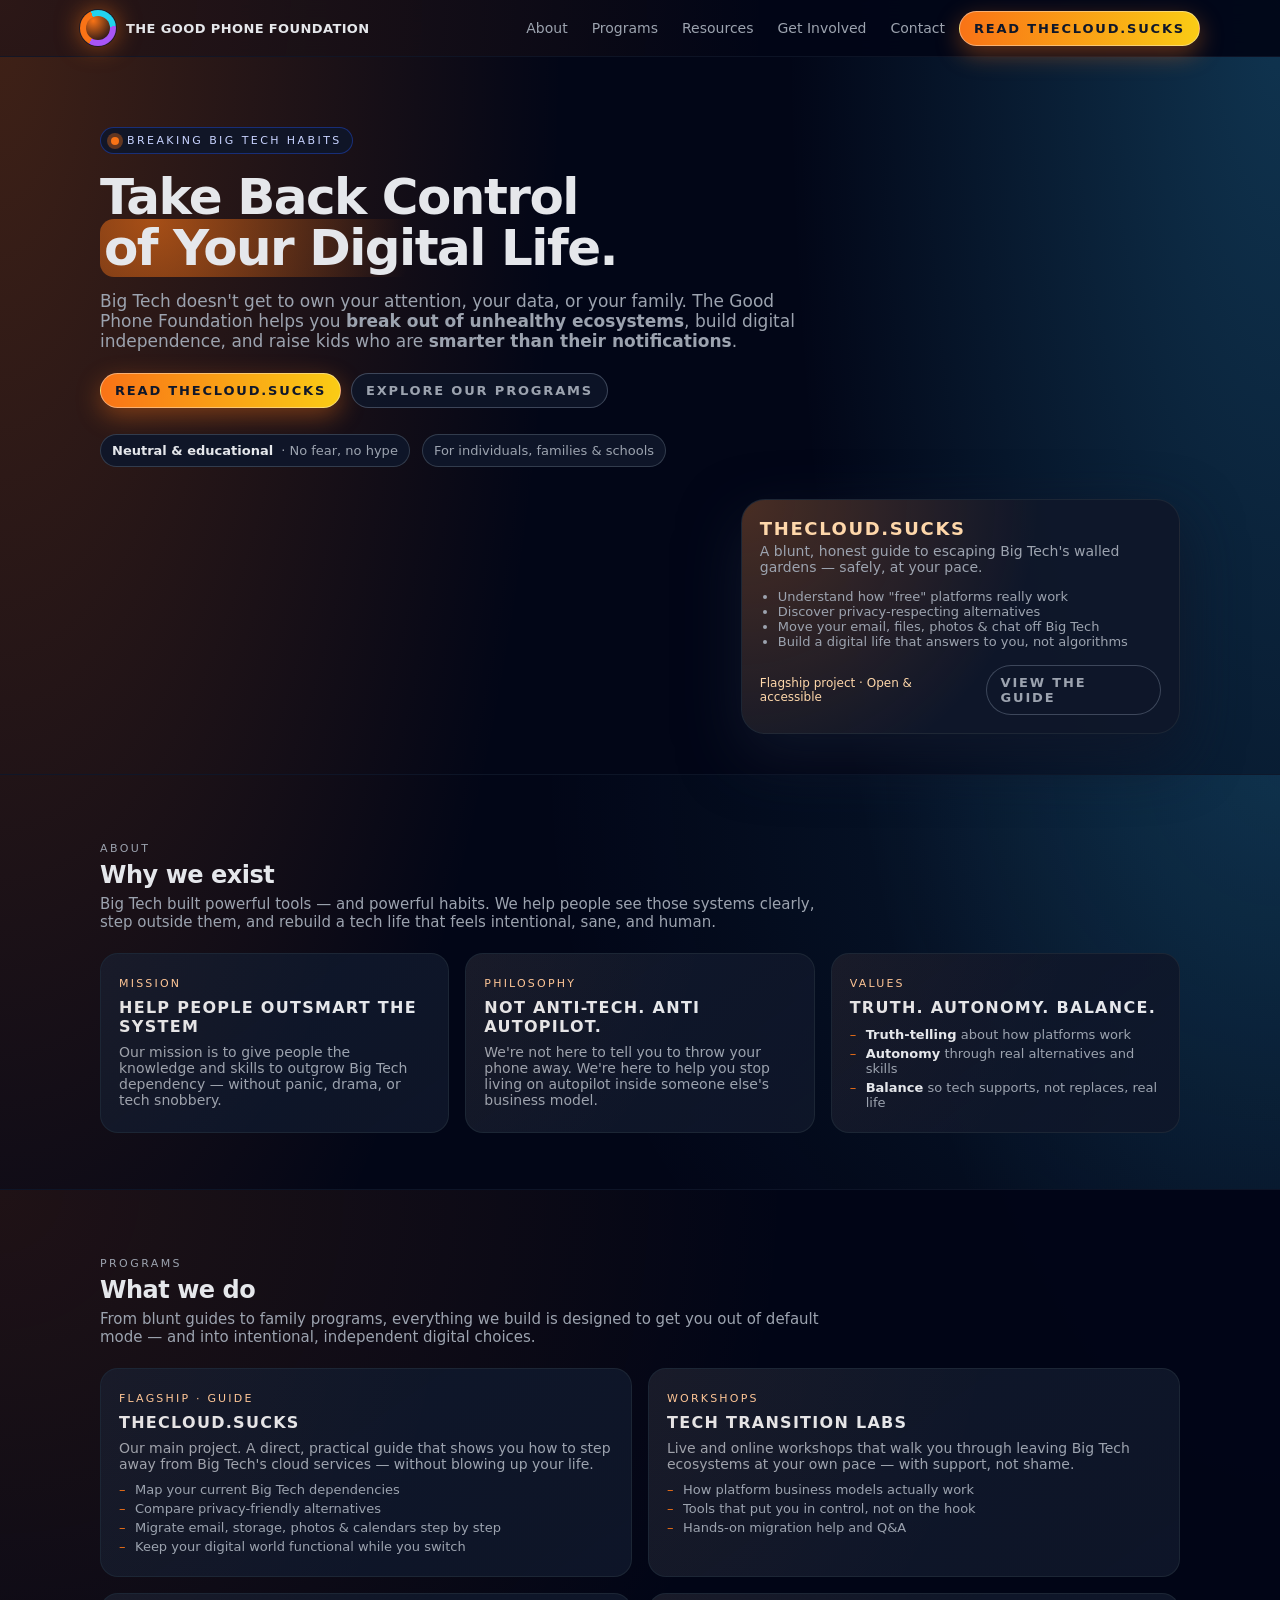
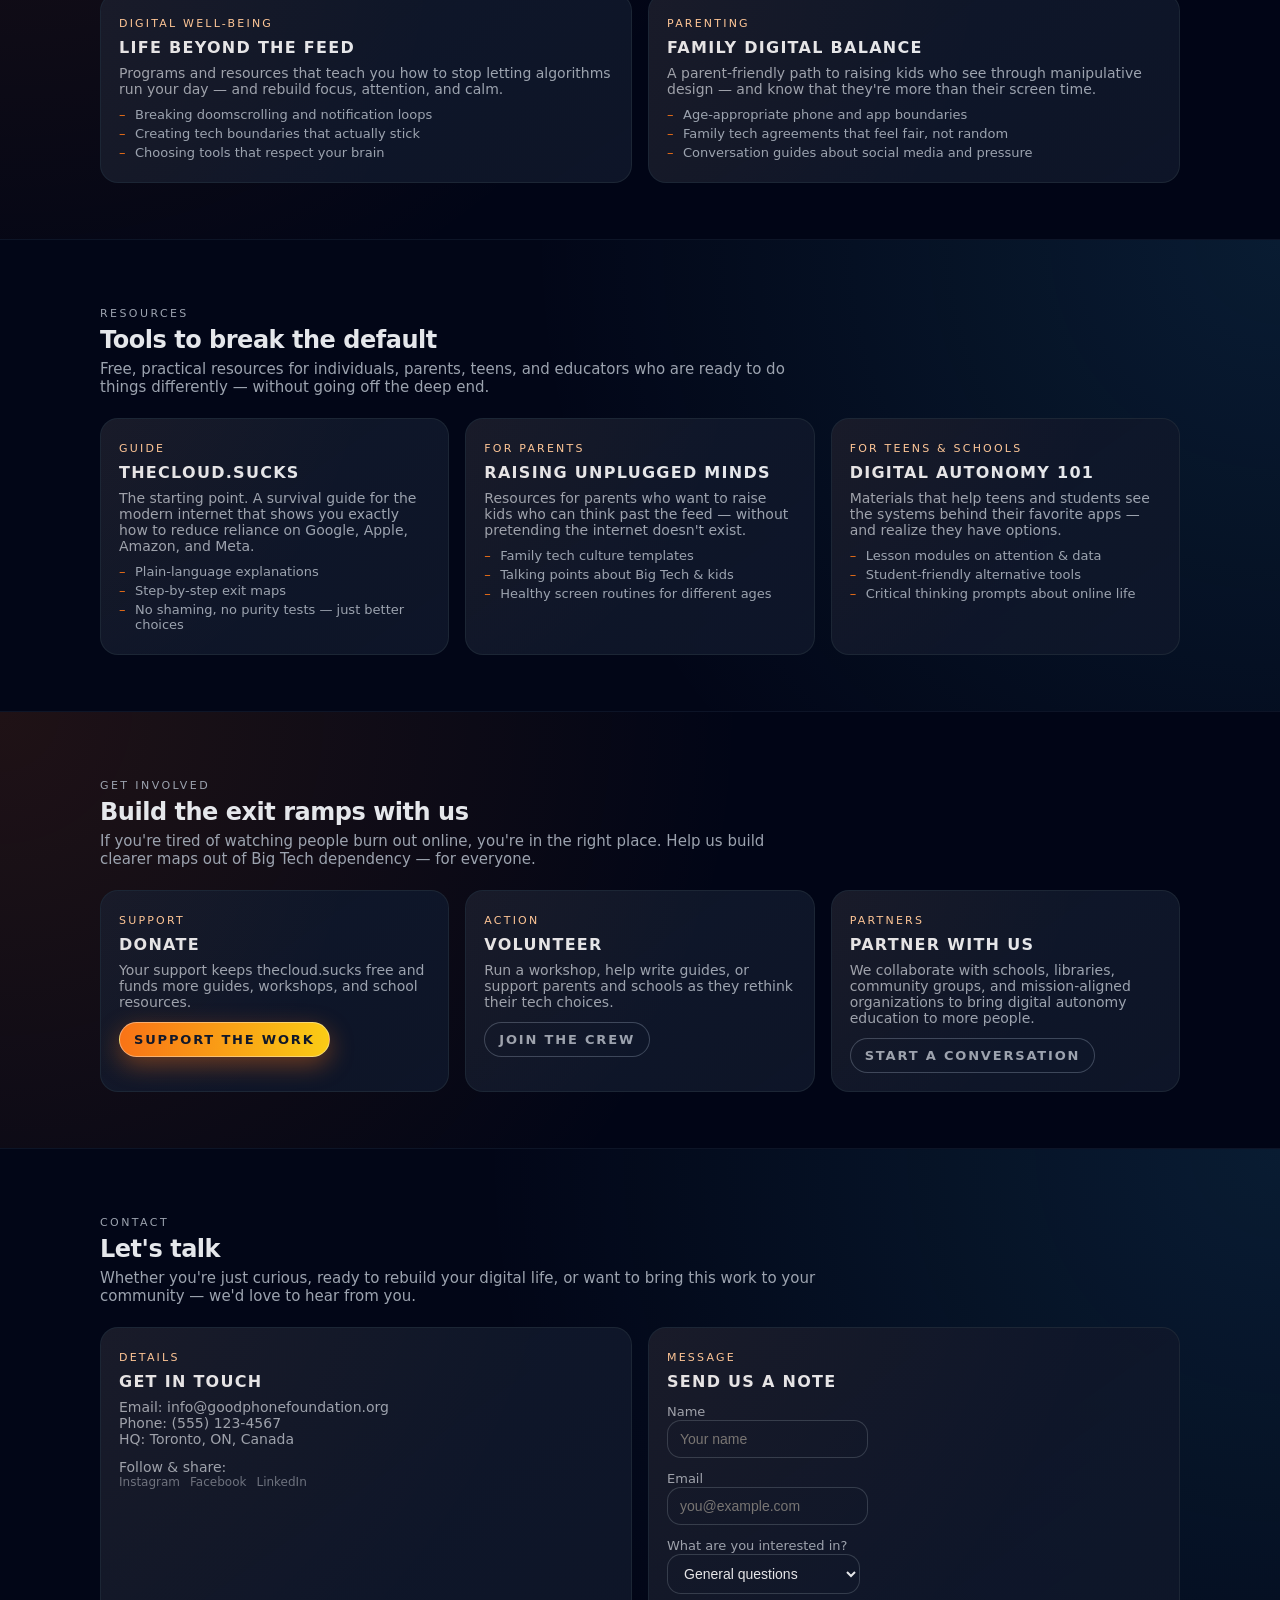
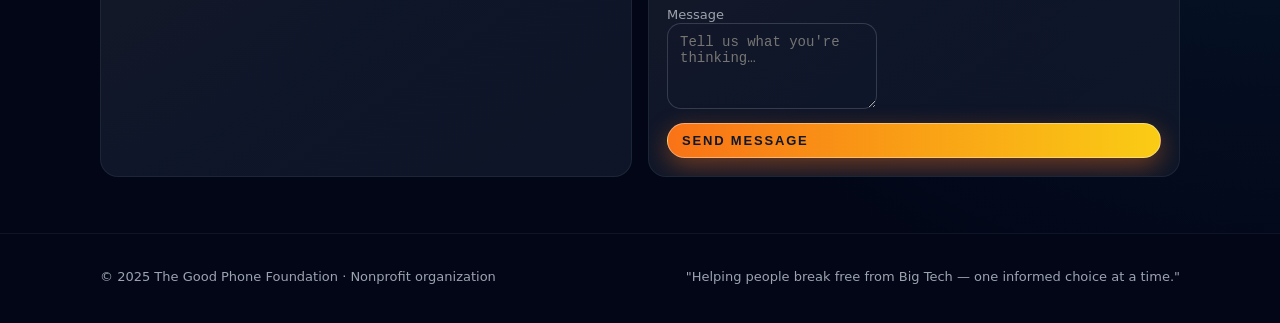
==== index.html @ 98d2a44f "Initial commit: The Good Phone Foundation website" ====
<!doctype html>
<html lang="en">
<head>
  <meta charset="utf-8" />
  <meta name="viewport" content="width=device-width, initial-scale=1" />
  <title>The Good Phone Foundation — Take Back Control of Your Digital Life</title>
  <meta name="description" content="The Good Phone Foundation helps people break free from Big Tech dependency through education, digital well-being, and its flagship guide thecloud.sucks." />
  <meta name="theme-color" content="#020617" />
  <link rel="icon" href="/favicon.ico" />
  <meta property="og:title" content="The Good Phone Foundation" />
  <meta property="og:description" content="Helping people break free from Big Tech — one informed choice at a time." />
  <meta property="og:type" content="website" />
  <meta property="og:image" content="/og-image.png" />

  <style>
    :root {
      --bg: #020617;            /* slate-950 */
      --bg-soft: #020617;
      --card: #020617;
      --card-elevated: #020617;
      --text: #e5e7eb;
      --muted: #9ca3af;
      --accent: #f97316;        /* orange-500 */
      --accent-soft: rgba(249,115,22,.12);
      --accent-strong: #ea580c; /* orange-600 */
      --border-subtle: rgba(148,163,184,.25);
      --ring: rgba(249,115,22,.35);
      --radius: 18px;
    }

    * { box-sizing: border-box; }
    html { scroll-behavior: smooth; }
    body {
      margin: 0;
      font-family: system-ui, -apple-system, BlinkMacSystemFont, "SF Pro Text",
        Segoe UI, Roboto, sans-serif;
      color: var(--text);
      background:
        radial-gradient(80% 80% at 0% 0%, rgba(249,115,22,.25), transparent 55%),
        radial-gradient(70% 80% at 100% 0%, rgba(56,189,248,.25), transparent 55%),
        #020617;
    }
    a { color: inherit; text-decoration: none; }
    img { max-width: 100%; display: block; }

    .container {
      max-width: 1120px;
      margin: 0 auto;
      padding: 0 20px;
    }

    /* Header */
    header {
      position: sticky;
      top: 0;
      z-index: 40;
      border-bottom: 1px solid rgba(15,23,42,.8);
      background: radial-gradient(circle at top left, rgba(249,115,22,.16), transparent 60%),
                  rgba(2,6,23,.94);
      backdrop-filter: blur(16px);
    }
    .nav {
      display: flex;
      align-items: center;
      justify-content: space-between;
      padding: 10px 0;
      gap: 12px;
    }
    .brand {
      display: inline-flex;
      align-items: center;
      gap: 10px;
      font-weight: 800;
      letter-spacing: .03em;
      text-transform: uppercase;
      font-size: 13px;
    }
    .logo {
      width: 36px;
      height: 36px;
      border-radius: 999px;
      background:
        conic-gradient(from 210deg,
          #f97316 0 35%,
          #22d3ee 35% 65%,
          #a855f7 65% 100%);
      position: relative;
      box-shadow: 0 0 0 1px rgba(15,23,42,.8), 0 0 24px rgba(249,115,22,.6);
    }
    .logo::after {
      content: "";
      position: absolute;
      inset: 6px;
      border-radius: inherit;
      background: radial-gradient(circle at 30% 20%, #f97316, #020617);
    }

    nav a {
      padding: 8px 10px;
      border-radius: 999px;
      font-size: 14px;
      color: var(--muted);
    }
    nav a:hover {
      background: rgba(15,23,42,.95);
      color: var(--text);
    }

    .menu-btn {
      display: none;
      border-radius: 999px;
      border: 1px solid var(--border-subtle);
      background: rgba(15,23,42,1);
      padding: 7px 12px;
      color: var(--text);
      font-size: 13px;
      text-transform: uppercase;
      letter-spacing: .12em;
    }

    .menu {
      display: flex;
      gap: 4px;
      align-items: center;
      flex-wrap: wrap;
    }

    .btn-primary {
      display: inline-flex;
      align-items: center;
      gap: 8px;
      padding: 9px 14px;
      border-radius: 999px;
      font-size: 13px;
      font-weight: 700;
      text-transform: uppercase;
      letter-spacing: .14em;
      background: linear-gradient(90deg, #f97316, #facc15);
      color: #0f172a;
      border: 1px solid rgba(248,250,252,.4);
      box-shadow: 0 8px 24px rgba(249,115,22,.4);
      white-space: nowrap;
    }
    .btn-primary:hover {
      transform: translateY(-1px);
      box-shadow: 0 12px 32px rgba(249,115,22,.55);
    }

    .btn-ghost {
      display: inline-flex;
      align-items: center;
      gap: 8px;
      padding: 9px 14px;
      border-radius: 999px;
      font-size: 13px;
      font-weight: 600;
      text-transform: uppercase;
      letter-spacing: .14em;
      border: 1px solid rgba(148,163,184,.35);
      background: rgba(15,23,42,.85);
      color: var(--muted);
    }
    .btn-ghost:hover {
      background: rgba(15,23,42,1);
      color: var(--text);
      border-color: rgba(148,163,184,.6);
    }

    @media (max-width: 880px) {
      .menu-btn { display: inline-flex; }
      .menu {
        display: none;
      }
      .menu.open {
        display: grid;
        position: absolute;
        right: 20px;
        top: 58px;
        background: rgba(15,23,42,.97);
        padding: 10px;
        border-radius: 20px;
        border: 1px solid rgba(30,64,175,.7);
        min-width: 220px;
      }
      .menu.open a {
        width: 100%;
        justify-content: flex-start;
      }
    }

    /* Hero */
    .hero {
      padding: 70px 0 40px;
    }
    .eyebrow {
      display: inline-flex;
      align-items: center;
      gap: 8px;
      padding: 6px 10px;
      border-radius: 999px;
      border: 1px solid rgba(30,64,175,.6);
      background: rgba(15,23,42,.9);
      color: #c7d2fe;
      font-size: 11px;
      letter-spacing: .22em;
      text-transform: uppercase;
    }
    .eyebrow span.badge-dot {
      width: 8px;
      height: 8px;
      border-radius: 999px;
      background: #f97316;
      box-shadow: 0 0 0 4px rgba(249,115,22,.35);
    }

    h1 {
      margin: 18px 0 10px;
      font-size: clamp(34px, 5vw, 50px);
      line-height: 1.02;
      letter-spacing: -.03em;
    }
    h1 span.highlight {
      background: radial-gradient(circle at 10% 0%, rgba(249,115,22,.6), transparent 55%);
      padding: 0 4px;
      border-radius: 14px;
    }

    .hero-sub {
      max-width: 700px;
      font-size: 17px;
      color: var(--muted);
    }
    .hero-actions {
      display: flex;
      flex-wrap: wrap;
      gap: 10px;
      margin-top: 22px;
      align-items: center;
    }

    .hero-meta {
      display: flex;
      flex-wrap: wrap;
      gap: 12px;
      margin-top: 26px;
      font-size: 13px;
      color: var(--muted);
    }
    .chip {
      display: inline-flex;
      align-items: center;
      gap: 8px;
      padding: 8px 11px;
      border-radius: 999px;
      border: 1px solid rgba(55,65,81,.9);
      background: rgba(15,23,42,.95);
    }
    .chip strong { color: var(--text); font-weight: 600; }

    .hero-grid {
      display: grid;
      grid-template-columns: minmax(0, 1.4fr) minmax(0, 1fr);
      gap: 26px;
      margin-top: 32px;
      align-items: flex-start;
    }
    .hero-card {
      border-radius: 24px;
      border: 1px solid rgba(31,41,55,.9);
      background: radial-gradient(circle at top left, rgba(249,115,22,.25), transparent 60%),
                  rgba(15,23,42,.96);
      padding: 18px 18px 18px;
      position: relative;
      box-shadow: 0 22px 60px rgba(15,23,42,.9);
    }
    .hero-card h2 {
      margin: 0 0 4px;
      font-size: 18px;
      letter-spacing: .09em;
      text-transform: uppercase;
      color: #fed7aa;
    }
    .hero-card p {
      margin: 0;
      font-size: 14px;
      color: var(--muted);
    }
    .hero-card ul {
      margin: 14px 0 0;
      padding-left: 18px;
      font-size: 13px;
      color: var(--muted);
    }
    .hero-card-footer {
      margin-top: 16px;
      display: flex;
      justify-content: space-between;
      align-items: center;
      gap: 10px;
      font-size: 12px;
      color: #fed7aa;
    }

    @media (max-width: 880px) {
      .hero-grid {
        grid-template-columns: minmax(0,1fr);
      }
    }

    /* Sections */
    section {
      padding: 56px 0;
      border-top: 1px solid rgba(15,23,42,.9);
      background: radial-gradient(circle at 100% 0%, rgba(56,189,248,.12), transparent 55%),
                  transparent;
    }
    section:nth-of-type(even) {
      background: radial-gradient(circle at 0% 0%, rgba(249,115,22,.12), transparent 55%),
                  rgba(2,6,23,.98);
    }

    .section-header {
      margin-bottom: 22px;
    }
    .section-kicker {
      font-size: 11px;
      text-transform: uppercase;
      letter-spacing: .22em;
      color: #9ca3af;
      margin-bottom: 6px;
    }
    .section-title {
      font-size: 24px;
      margin: 0;
      letter-spacing: -.02em;
    }
    .section-lead {
      margin-top: 6px;
      color: var(--muted);
      max-width: 720px;
      font-size: 15px;
    }

    .grid {
      display: grid;
      gap: 16px;
    }
    .cols-2 {
      grid-template-columns: repeat(2, minmax(0, 1fr));
    }
    .cols-3 {
      grid-template-columns: repeat(3, minmax(0, 1fr));
    }
    @media (max-width: 880px) {
      .cols-2, .cols-3 {
        grid-template-columns: minmax(0, 1fr);
      }
    }

    .card {
      border-radius: var(--radius);
      border: 1px solid rgba(31,41,55,.9);
      background: linear-gradient(145deg, rgba(15,23,42,1), rgba(15,23,42,.9));
      padding: 18px;
      position: relative;
      overflow: hidden;
    }
    .card::before {
      content: "";
      position: absolute;
      inset: -40%;
      background: radial-gradient(circle at 0 0, rgba(249,115,22,.18), transparent 55%);
      opacity: .4;
      pointer-events: none;
    }
    .card h3 {
      margin: 0 0 8px;
      font-size: 16px;
      letter-spacing: .08em;
      text-transform: uppercase;
    }
    .card p {
      margin: 0;
      font-size: 14px;
      color: var(--muted);
    }
    .card-tag {
      display: inline-flex;
      align-items: center;
      gap: 6px;
      font-size: 11px;
      text-transform: uppercase;
      letter-spacing: .2em;
      color: #fec89a;
      margin-bottom: 8px;
    }
    .card strong {
      color: var(--text);
    }

    .list {
      list-style: none;
      padding-left: 0;
      margin: 10px 0 0;
      font-size: 13px;
      color: var(--muted);
    }
    .list li {
      margin: 4px 0;
      padding-left: 16px;
      position: relative;
    }
    .list li::before {
      content: "–";
      position: absolute;
      left: 0;
      color: #f97316;
    }

    /* Forms & footer */
    form {
      display: grid;
      gap: 10px;
      margin-top: 10px;
    }
    label {
      font-size: 13px;
      color: var(--muted);
    }
    input, textarea, select {
      border-radius: 14px;
      border: 1px solid rgba(55,65,81,.9);
      background: rgba(15,23,42,.95);
      padding: 10px 12px;
      color: var(--text);
      font-size: 14px;
    }
    input:focus, textarea:focus, select:focus {
      outline: none;
      border-color: #f97316;
      box-shadow: 0 0 0 1px rgba(15,23,42,1), 0 0 0 3px var(--ring);
    }

    footer {
      border-top: 1px solid rgba(15,23,42,.9);
      padding: 22px 0 26px;
      font-size: 13px;
      color: var(--muted);
      background: #020617;
    }
    .footer-row {
      display: flex;
      align-items: center;
      justify-content: space-between;
      gap: 12px;
      flex-wrap: wrap;
    }
    .footer-links {
      display: flex;
      gap: 10px;
      flex-wrap: wrap;
    }
    .footer-links a {
      color: #6b7280;
      font-size: 12px;
    }
    .footer-links a:hover {
      color: #e5e7eb;
    }

    .muted { color: var(--muted); }
    .spacer { height: 12px; }
  </style>

  <script type="application/ld+json">
  {
    "@context": "https://schema.org",
    "@type": "NGO",
    "name": "The Good Phone Foundation",
    "url": "https://www.goodphonefoundation.org",
    "description": "Nonprofit helping people break free from Big Tech dependency through education, digital well-being, and its flagship guide thecloud.sucks.",
    "email": "info@goodphonefoundation.org",
    "address": {
      "@type": "PostalAddress",
      "addressLocality": "Toronto",
      "addressRegion": "ON",
      "addressCountry": "CA"
    }
  }
  </script>
</head>
<body>
  <!-- HEADER -->
  <header>
    <div class="container nav">
      <a href="#home" class="brand" aria-label="The Good Phone Foundation home">
        <span class="logo" aria-hidden="true"></span>
        <span>THE GOOD PHONE FOUNDATION</span>
      </a>
      <nav>
        <button class="menu-btn" id="menuBtn" aria-expanded="false" aria-controls="primary-menu">
          MENU
        </button>
        <div class="menu" id="primary-menu" role="menu">
          <a href="#about" role="menuitem">About</a>
          <a href="#programs" role="menuitem">Programs</a>
          <a href="#resources" role="menuitem">Resources</a>
          <a href="#involved" role="menuitem">Get Involved</a>
          <a href="#contact" role="menuitem">Contact</a>
          <a href="#thecloud" class="btn-primary" role="menuitem">Read thecloud.sucks</a>
        </div>
      </nav>
    </div>
  </header>

  <!-- HERO -->
  <main id="home" class="hero">
    <div class="container">
      <span class="eyebrow">
        <span class="badge-dot"></span>
        BREAKING BIG TECH HABITS
      </span>
      <h1>
        Take Back Control<br />
        <span class="highlight">of Your Digital Life.</span>
      </h1>
      <p class="hero-sub">
        Big Tech doesn't get to own your attention, your data, or your family.  
        The Good Phone Foundation helps you <strong>break out of unhealthy ecosystems</strong>, build
        digital independence, and raise kids who are <strong>smarter than their notifications</strong>.
      </p>
      <div class="hero-actions">
        <a href="#thecloud" class="btn-primary">Read thecloud.sucks</a>
        <a href="#programs" class="btn-ghost">Explore our programs</a>
      </div>
      <div class="hero-meta">
        <span class="chip"><strong>Neutral & educational</strong> · No fear, no hype</span>
        <span class="chip">For individuals, families & schools</span>
      </div>

      <div class="hero-grid">
        <div></div>
        <aside class="hero-card" id="thecloud">
          <h2>thecloud.sucks</h2>
          <p>A blunt, honest guide to escaping Big Tech's walled gardens — safely, at your pace.</p>
          <ul>
            <li>Understand how "free" platforms really work</li>
            <li>Discover privacy-respecting alternatives</li>
            <li>Move your email, files, photos & chat off Big Tech</li>
            <li>Build a digital life that answers to you, not algorithms</li>
          </ul>
          <div class="hero-card-footer">
            <span>Flagship project · Open & accessible</span>
            <a href="#resources" class="btn-ghost">View the guide</a>
          </div>
        </aside>
      </div>
    </div>
  </main>

  <!-- ABOUT -->
  <section id="about">
    <div class="container">
      <div class="section-header">
        <p class="section-kicker">ABOUT</p>
        <h2 class="section-title">Why we exist</h2>
        <p class="section-lead">
          Big Tech built powerful tools — and powerful habits. We help people see those systems clearly,
          step outside them, and rebuild a tech life that feels intentional, sane, and human.
        </p>
      </div>

      <div class="grid cols-3">
        <div class="card">
          <div class="card-tag">MISSION</div>
          <h3>Help people outsmart the system</h3>
          <p>
            Our mission is to give people the knowledge and skills to outgrow Big Tech dependency —
            without panic, drama, or tech snobbery.
          </p>
        </div>
        <div class="card">
          <div class="card-tag">PHILOSOPHY</div>
          <h3>Not anti-tech. Anti autopilot.</h3>
          <p>
            We're not here to tell you to throw your phone away. We're here to help you stop living
            on autopilot inside someone else's business model.
          </p>
        </div>
        <div class="card">
          <div class="card-tag">VALUES</div>
          <h3>Truth. Autonomy. Balance.</h3>
          <ul class="list">
            <li><strong>Truth-telling</strong> about how platforms work</li>
            <li><strong>Autonomy</strong> through real alternatives and skills</li>
            <li><strong>Balance</strong> so tech supports, not replaces, real life</li>
          </ul>
        </div>
      </div>
    </div>
  </section>

  <!-- PROGRAMS -->
  <section id="programs">
    <div class="container">
      <div class="section-header">
        <p class="section-kicker">PROGRAMS</p>
        <h2 class="section-title">What we do</h2>
        <p class="section-lead">
          From blunt guides to family programs, everything we build is designed to
          get you out of default mode — and into intentional, independent digital choices.
        </p>
      </div>

      <div class="grid cols-2">
        <div class="card">
          <div class="card-tag">FLAGSHIP · GUIDE</div>
          <h3>thecloud.sucks</h3>
          <p>
            Our main project. A direct, practical guide that shows you how to
            step away from Big Tech's cloud services — without blowing up your life.
          </p>
          <ul class="list">
            <li>Map your current Big Tech dependencies</li>
            <li>Compare privacy-friendly alternatives</li>
            <li>Migrate email, storage, photos & calendars step by step</li>
            <li>Keep your digital world functional while you switch</li>
          </ul>
        </div>

        <div class="card">
          <div class="card-tag">WORKSHOPS</div>
          <h3>Tech transition labs</h3>
          <p>
            Live and online workshops that walk you through leaving Big Tech ecosystems
            at your own pace — with support, not shame.
          </p>
          <ul class="list">
            <li>How platform business models actually work</li>
            <li>Tools that put you in control, not on the hook</li>
            <li>Hands-on migration help and Q&A</li>
          </ul>
        </div>

        <div class="card">
          <div class="card-tag">DIGITAL WELL-BEING</div>
          <h3>Life beyond the feed</h3>
          <p>
            Programs and resources that teach you how to stop letting algorithms run
            your day — and rebuild focus, attention, and calm.
          </p>
          <ul class="list">
            <li>Breaking doomscrolling and notification loops</li>
            <li>Creating tech boundaries that actually stick</li>
            <li>Choosing tools that respect your brain</li>
          </ul>
        </div>

        <div class="card">
          <div class="card-tag">PARENTING</div>
          <h3>Family digital balance</h3>
          <p>
            A parent-friendly path to raising kids who see through manipulative
            design — and know that they're more than their screen time.
          </p>
          <ul class="list">
            <li>Age-appropriate phone and app boundaries</li>
            <li>Family tech agreements that feel fair, not random</li>
            <li>Conversation guides about social media and pressure</li>
          </ul>
        </div>
      </div>
    </div>
  </section>

  <!-- RESOURCES -->
  <section id="resources">
    <div class="container">
      <div class="section-header">
        <p class="section-kicker">RESOURCES</p>
        <h2 class="section-title">Tools to break the default</h2>
        <p class="section-lead">
          Free, practical resources for individuals, parents, teens, and educators who
          are ready to do things differently — without going off the deep end.
        </p>
      </div>

      <div class="grid cols-3">
        <div class="card">
          <div class="card-tag">GUIDE</div>
          <h3>thecloud.sucks</h3>
          <p>
            The starting point. A survival guide for the modern internet that
            shows you exactly how to reduce reliance on Google, Apple, Amazon, and Meta.
          </p>
          <ul class="list">
            <li>Plain-language explanations</li>
            <li>Step-by-step exit maps</li>
            <li>No shaming, no purity tests — just better choices</li>
          </ul>
        </div>

        <div class="card">
          <div class="card-tag">FOR PARENTS</div>
          <h3>Raising unplugged minds</h3>
          <p>
            Resources for parents who want to raise kids who can think past
            the feed — without pretending the internet doesn't exist.
          </p>
          <ul class="list">
            <li>Family tech culture templates</li>
            <li>Talking points about Big Tech & kids</li>
            <li>Healthy screen routines for different ages</li>
          </ul>
        </div>

        <div class="card">
          <div class="card-tag">FOR TEENS & SCHOOLS</div>
          <h3>Digital autonomy 101</h3>
          <p>
            Materials that help teens and students see the systems behind
            their favorite apps — and realize they have options.
          </p>
          <ul class="list">
            <li>Lesson modules on attention & data</li>
            <li>Student-friendly alternative tools</li>
            <li>Critical thinking prompts about online life</li>
          </ul>
        </div>
      </div>
    </div>
  </section>

  <!-- GET INVOLVED -->
  <section id="involved">
    <div class="container">
      <div class="section-header">
        <p class="section-kicker">GET INVOLVED</p>
        <h2 class="section-title">Build the exit ramps with us</h2>
        <p class="section-lead">
          If you're tired of watching people burn out online, you're in the right place.
          Help us build clearer maps out of Big Tech dependency — for everyone.
        </p>
      </div>

      <div class="grid cols-3">
        <div class="card">
          <div class="card-tag">SUPPORT</div>
          <h3>Donate</h3>
          <p>
            Your support keeps thecloud.sucks free and funds more guides,
            workshops, and school resources.
          </p>
          <div class="spacer"></div>
          <a href="#contact" class="btn-primary">Support the work</a>
        </div>

        <div class="card">
          <div class="card-tag">ACTION</div>
          <h3>Volunteer</h3>
          <p>
            Run a workshop, help write guides, or support parents and schools
            as they rethink their tech choices.
          </p>
          <div class="spacer"></div>
          <a href="#contact" class="btn-ghost">Join the crew</a>
        </div>

        <div class="card">
          <div class="card-tag">PARTNERS</div>
          <h3>Partner with us</h3>
          <p>
            We collaborate with schools, libraries, community groups, and
            mission-aligned organizations to bring digital autonomy education
            to more people.
          </p>
          <div class="spacer"></div>
          <a href="#contact" class="btn-ghost">Start a conversation</a>
        </div>
      </div>
    </div>
  </section>

  <!-- CONTACT -->
  <section id="contact">
    <div class="container">
      <div class="section-header">
        <p class="section-kicker">CONTACT</p>
        <h2 class="section-title">Let's talk</h2>
        <p class="section-lead">
          Whether you're just curious, ready to rebuild your digital life, or want to bring
          this work to your community — we'd love to hear from you.
        </p>
      </div>

      <div class="grid cols-2">
        <div class="card">
          <div class="card-tag">DETAILS</div>
          <h3>Get in touch</h3>
          <p class="muted">
            Email: <a href="mailto:info@goodphonefoundation.org">info@goodphonefoundation.org</a><br />
            Phone: <a href="tel:+15551234567">(555) 123-4567</a><br />
            HQ: Toronto, ON, Canada
          </p>
          <div class="spacer"></div>
          <p class="muted">Follow & share:</p>
          <div class="footer-links">
            <a href="#">Instagram</a>
            <a href="#">Facebook</a>
            <a href="#">LinkedIn</a>
          </div>
        </div>

        <div class="card">
          <div class="card-tag">MESSAGE</div>
          <h3>Send us a note</h3>
          <form aria-label="Contact form">
            <div>
              <label for="name">Name</label><br />
              <input id="name" name="name" placeholder="Your name" required />
            </div>
            <div>
              <label for="email">Email</label><br />
              <input id="email" name="email" type="email" placeholder="you@example.com" required />
            </div>
            <div>
              <label for="topic">What are you interested in?</label><br />
              <select id="topic" name="topic">
                <option>General questions</option>
                <option>thecloud.sucks</option>
                <option>Workshops & programs</option>
                <option>Partnerships</option>
                <option>Volunteering</option>
              </select>
            </div>
            <div>
              <label for="message">Message</label><br />
              <textarea id="message" name="message" rows="4" placeholder="Tell us what you're thinking…" required></textarea>
            </div>
            <button type="submit" class="btn-primary">Send message</button>
          </form>
        </div>
      </div>
    </div>
  </section>

  <!-- FOOTER -->
  <footer>
    <div class="container footer-row">
      <p>© 2025 The Good Phone Foundation · Nonprofit organization</p>
      <div class="footer-links">
        <span>"Helping people break free from Big Tech — one informed choice at a time."</span>
      </div>
    </div>
  </footer>

  <script>
    // Mobile nav toggle
    const menuBtn = document.getElementById('menuBtn');
    const menu = document.getElementById('primary-menu');
    if (menuBtn && menu) {
      menuBtn.addEventListener('click', () => {
        const isOpen = menu.classList.toggle('open');
        menuBtn.setAttribute('aria-expanded', isOpen ? 'true' : 'false');
      });
    }

    // Simple form handler placeholder
    document.querySelectorAll('form').forEach(form => {
      form.addEventListener('submit', (e) => {
        e.preventDefault();
        alert('Thanks for reaching out! Connect this form to your backend or email service.');
      });
    });
  </script>
</body>
</html>
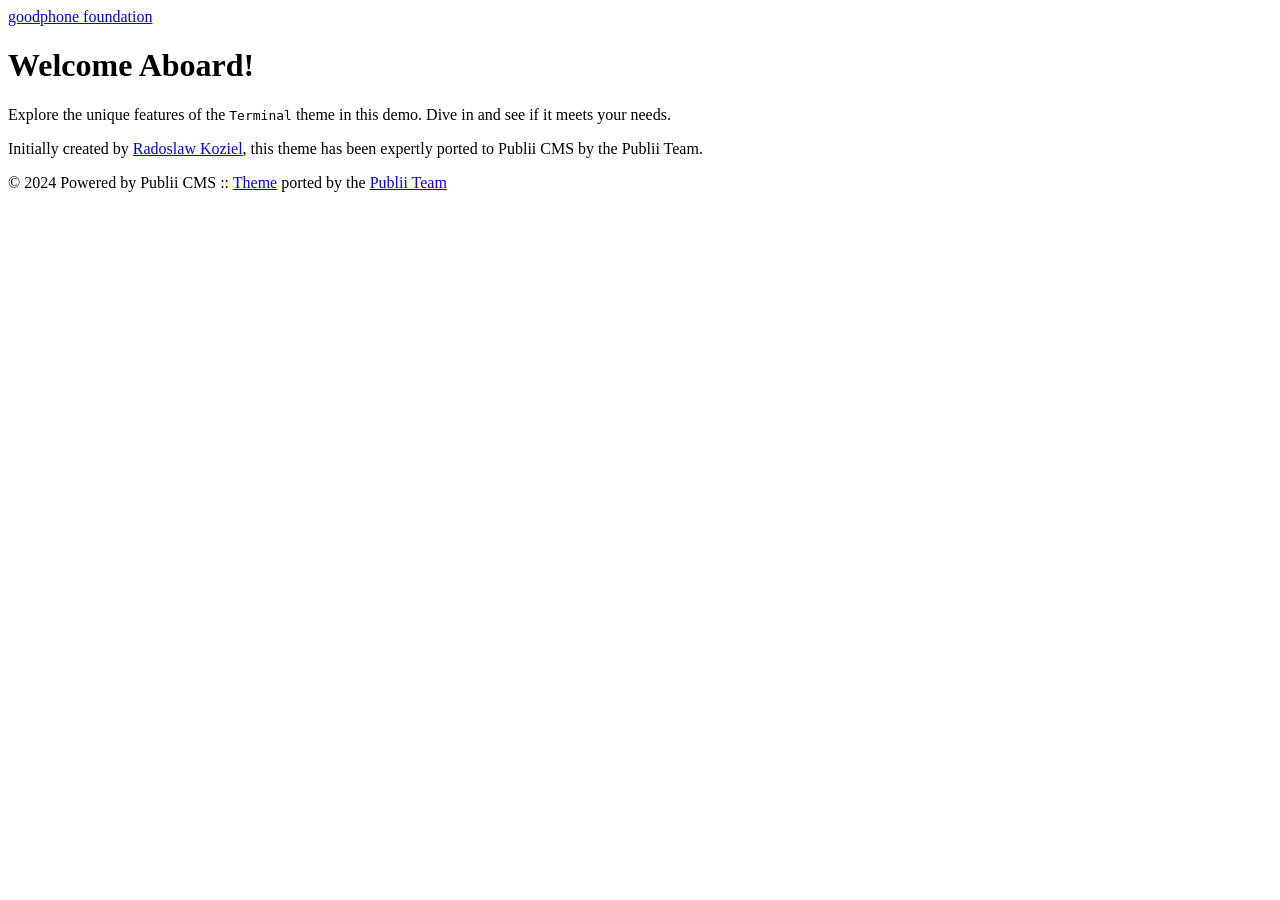
==== commit f9282599: "Updated from Publii" ====
--- a/index.html
+++ b/index.html
@@ -1,877 +1,12 @@
-<!doctype html>
-<html lang="en">
-<head>
-  <meta charset="utf-8" />
-  <meta name="viewport" content="width=device-width, initial-scale=1" />
-  <title>The Good Phone Foundation — Take Back Control of Your Digital Life</title>
-  <meta name="description" content="The Good Phone Foundation helps people break free from Big Tech dependency through education, digital well-being, and its flagship guide thecloud.sucks." />
-  <meta name="theme-color" content="#020617" />
-  <link rel="icon" href="/favicon.ico" />
-  <meta property="og:title" content="The Good Phone Foundation" />
-  <meta property="og:description" content="Helping people break free from Big Tech — one informed choice at a time." />
-  <meta property="og:type" content="website" />
-  <meta property="og:image" content="/og-image.png" />
-
-  <style>
-    :root {
-      --bg: #020617;            /* slate-950 */
-      --bg-soft: #020617;
-      --card: #020617;
-      --card-elevated: #020617;
-      --text: #e5e7eb;
-      --muted: #9ca3af;
-      --accent: #f97316;        /* orange-500 */
-      --accent-soft: rgba(249,115,22,.12);
-      --accent-strong: #ea580c; /* orange-600 */
-      --border-subtle: rgba(148,163,184,.25);
-      --ring: rgba(249,115,22,.35);
-      --radius: 18px;
-    }
-
-    * { box-sizing: border-box; }
-    html { scroll-behavior: smooth; }
-    body {
-      margin: 0;
-      font-family: system-ui, -apple-system, BlinkMacSystemFont, "SF Pro Text",
-        Segoe UI, Roboto, sans-serif;
-      color: var(--text);
-      background:
-        radial-gradient(80% 80% at 0% 0%, rgba(249,115,22,.25), transparent 55%),
-        radial-gradient(70% 80% at 100% 0%, rgba(56,189,248,.25), transparent 55%),
-        #020617;
-    }
-    a { color: inherit; text-decoration: none; }
-    img { max-width: 100%; display: block; }
-
-    .container {
-      max-width: 1120px;
-      margin: 0 auto;
-      padding: 0 20px;
-    }
-
-    /* Header */
-    header {
-      position: sticky;
-      top: 0;
-      z-index: 40;
-      border-bottom: 1px solid rgba(15,23,42,.8);
-      background: radial-gradient(circle at top left, rgba(249,115,22,.16), transparent 60%),
-                  rgba(2,6,23,.94);
-      backdrop-filter: blur(16px);
-    }
-    .nav {
-      display: flex;
-      align-items: center;
-      justify-content: space-between;
-      padding: 10px 0;
-      gap: 12px;
-    }
-    .brand {
-      display: inline-flex;
-      align-items: center;
-      gap: 10px;
-      font-weight: 800;
-      letter-spacing: .03em;
-      text-transform: uppercase;
-      font-size: 13px;
-    }
-    .logo {
-      width: 36px;
-      height: 36px;
-      border-radius: 999px;
-      background:
-        conic-gradient(from 210deg,
-          #f97316 0 35%,
-          #22d3ee 35% 65%,
-          #a855f7 65% 100%);
-      position: relative;
-      box-shadow: 0 0 0 1px rgba(15,23,42,.8), 0 0 24px rgba(249,115,22,.6);
-    }
-    .logo::after {
-      content: "";
-      position: absolute;
-      inset: 6px;
-      border-radius: inherit;
-      background: radial-gradient(circle at 30% 20%, #f97316, #020617);
-    }
-
-    nav a {
-      padding: 8px 10px;
-      border-radius: 999px;
-      font-size: 14px;
-      color: var(--muted);
-    }
-    nav a:hover {
-      background: rgba(15,23,42,.95);
-      color: var(--text);
-    }
-
-    .menu-btn {
-      display: none;
-      border-radius: 999px;
-      border: 1px solid var(--border-subtle);
-      background: rgba(15,23,42,1);
-      padding: 7px 12px;
-      color: var(--text);
-      font-size: 13px;
-      text-transform: uppercase;
-      letter-spacing: .12em;
-    }
-
-    .menu {
-      display: flex;
-      gap: 4px;
-      align-items: center;
-      flex-wrap: wrap;
-    }
-
-    .btn-primary {
-      display: inline-flex;
-      align-items: center;
-      gap: 8px;
-      padding: 9px 14px;
-      border-radius: 999px;
-      font-size: 13px;
-      font-weight: 700;
-      text-transform: uppercase;
-      letter-spacing: .14em;
-      background: linear-gradient(90deg, #f97316, #facc15);
-      color: #0f172a;
-      border: 1px solid rgba(248,250,252,.4);
-      box-shadow: 0 8px 24px rgba(249,115,22,.4);
-      white-space: nowrap;
-    }
-    .btn-primary:hover {
-      transform: translateY(-1px);
-      box-shadow: 0 12px 32px rgba(249,115,22,.55);
-    }
-
-    .btn-ghost {
-      display: inline-flex;
-      align-items: center;
-      gap: 8px;
-      padding: 9px 14px;
-      border-radius: 999px;
-      font-size: 13px;
-      font-weight: 600;
-      text-transform: uppercase;
-      letter-spacing: .14em;
-      border: 1px solid rgba(148,163,184,.35);
-      background: rgba(15,23,42,.85);
-      color: var(--muted);
-    }
-    .btn-ghost:hover {
-      background: rgba(15,23,42,1);
-      color: var(--text);
-      border-color: rgba(148,163,184,.6);
-    }
-
-    @media (max-width: 880px) {
-      .menu-btn { display: inline-flex; }
-      .menu {
-        display: none;
-      }
-      .menu.open {
-        display: grid;
-        position: absolute;
-        right: 20px;
-        top: 58px;
-        background: rgba(15,23,42,.97);
-        padding: 10px;
-        border-radius: 20px;
-        border: 1px solid rgba(30,64,175,.7);
-        min-width: 220px;
-      }
-      .menu.open a {
-        width: 100%;
-        justify-content: flex-start;
-      }
-    }
-
-    /* Hero */
-    .hero {
-      padding: 70px 0 40px;
-    }
-    .eyebrow {
-      display: inline-flex;
-      align-items: center;
-      gap: 8px;
-      padding: 6px 10px;
-      border-radius: 999px;
-      border: 1px solid rgba(30,64,175,.6);
-      background: rgba(15,23,42,.9);
-      color: #c7d2fe;
-      font-size: 11px;
-      letter-spacing: .22em;
-      text-transform: uppercase;
-    }
-    .eyebrow span.badge-dot {
-      width: 8px;
-      height: 8px;
-      border-radius: 999px;
-      background: #f97316;
-      box-shadow: 0 0 0 4px rgba(249,115,22,.35);
-    }
-
-    h1 {
-      margin: 18px 0 10px;
-      font-size: clamp(34px, 5vw, 50px);
-      line-height: 1.02;
-      letter-spacing: -.03em;
-    }
-    h1 span.highlight {
-      background: radial-gradient(circle at 10% 0%, rgba(249,115,22,.6), transparent 55%);
-      padding: 0 4px;
-      border-radius: 14px;
-    }
-
-    .hero-sub {
-      max-width: 700px;
-      font-size: 17px;
-      color: var(--muted);
-    }
-    .hero-actions {
-      display: flex;
-      flex-wrap: wrap;
-      gap: 10px;
-      margin-top: 22px;
-      align-items: center;
-    }
-
-    .hero-meta {
-      display: flex;
-      flex-wrap: wrap;
-      gap: 12px;
-      margin-top: 26px;
-      font-size: 13px;
-      color: var(--muted);
-    }
-    .chip {
-      display: inline-flex;
-      align-items: center;
-      gap: 8px;
-      padding: 8px 11px;
-      border-radius: 999px;
-      border: 1px solid rgba(55,65,81,.9);
-      background: rgba(15,23,42,.95);
-    }
-    .chip strong { color: var(--text); font-weight: 600; }
-
-    .hero-grid {
-      display: grid;
-      grid-template-columns: minmax(0, 1.4fr) minmax(0, 1fr);
-      gap: 26px;
-      margin-top: 32px;
-      align-items: flex-start;
-    }
-    .hero-card {
-      border-radius: 24px;
-      border: 1px solid rgba(31,41,55,.9);
-      background: radial-gradient(circle at top left, rgba(249,115,22,.25), transparent 60%),
-                  rgba(15,23,42,.96);
-      padding: 18px 18px 18px;
-      position: relative;
-      box-shadow: 0 22px 60px rgba(15,23,42,.9);
-    }
-    .hero-card h2 {
-      margin: 0 0 4px;
-      font-size: 18px;
-      letter-spacing: .09em;
-      text-transform: uppercase;
-      color: #fed7aa;
-    }
-    .hero-card p {
-      margin: 0;
-      font-size: 14px;
-      color: var(--muted);
-    }
-    .hero-card ul {
-      margin: 14px 0 0;
-      padding-left: 18px;
-      font-size: 13px;
-      color: var(--muted);
-    }
-    .hero-card-footer {
-      margin-top: 16px;
-      display: flex;
-      justify-content: space-between;
-      align-items: center;
-      gap: 10px;
-      font-size: 12px;
-      color: #fed7aa;
-    }
-
-    @media (max-width: 880px) {
-      .hero-grid {
-        grid-template-columns: minmax(0,1fr);
-      }
-    }
-
-    /* Sections */
-    section {
-      padding: 56px 0;
-      border-top: 1px solid rgba(15,23,42,.9);
-      background: radial-gradient(circle at 100% 0%, rgba(56,189,248,.12), transparent 55%),
-                  transparent;
-    }
-    section:nth-of-type(even) {
-      background: radial-gradient(circle at 0% 0%, rgba(249,115,22,.12), transparent 55%),
-                  rgba(2,6,23,.98);
-    }
-
-    .section-header {
-      margin-bottom: 22px;
-    }
-    .section-kicker {
-      font-size: 11px;
-      text-transform: uppercase;
-      letter-spacing: .22em;
-      color: #9ca3af;
-      margin-bottom: 6px;
-    }
-    .section-title {
-      font-size: 24px;
-      margin: 0;
-      letter-spacing: -.02em;
-    }
-    .section-lead {
-      margin-top: 6px;
-      color: var(--muted);
-      max-width: 720px;
-      font-size: 15px;
-    }
-
-    .grid {
-      display: grid;
-      gap: 16px;
-    }
-    .cols-2 {
-      grid-template-columns: repeat(2, minmax(0, 1fr));
-    }
-    .cols-3 {
-      grid-template-columns: repeat(3, minmax(0, 1fr));
-    }
-    @media (max-width: 880px) {
-      .cols-2, .cols-3 {
-        grid-template-columns: minmax(0, 1fr);
-      }
-    }
-
-    .card {
-      border-radius: var(--radius);
-      border: 1px solid rgba(31,41,55,.9);
-      background: linear-gradient(145deg, rgba(15,23,42,1), rgba(15,23,42,.9));
-      padding: 18px;
-      position: relative;
-      overflow: hidden;
-    }
-    .card::before {
-      content: "";
-      position: absolute;
-      inset: -40%;
-      background: radial-gradient(circle at 0 0, rgba(249,115,22,.18), transparent 55%);
-      opacity: .4;
-      pointer-events: none;
-    }
-    .card h3 {
-      margin: 0 0 8px;
-      font-size: 16px;
-      letter-spacing: .08em;
-      text-transform: uppercase;
-    }
-    .card p {
-      margin: 0;
-      font-size: 14px;
-      color: var(--muted);
-    }
-    .card-tag {
-      display: inline-flex;
-      align-items: center;
-      gap: 6px;
-      font-size: 11px;
-      text-transform: uppercase;
-      letter-spacing: .2em;
-      color: #fec89a;
-      margin-bottom: 8px;
-    }
-    .card strong {
-      color: var(--text);
-    }
-
-    .list {
-      list-style: none;
-      padding-left: 0;
-      margin: 10px 0 0;
-      font-size: 13px;
-      color: var(--muted);
-    }
-    .list li {
-      margin: 4px 0;
-      padding-left: 16px;
-      position: relative;
-    }
-    .list li::before {
-      content: "–";
-      position: absolute;
-      left: 0;
-      color: #f97316;
-    }
-
-    /* Forms & footer */
-    form {
-      display: grid;
-      gap: 10px;
-      margin-top: 10px;
-    }
-    label {
-      font-size: 13px;
-      color: var(--muted);
-    }
-    input, textarea, select {
-      border-radius: 14px;
-      border: 1px solid rgba(55,65,81,.9);
-      background: rgba(15,23,42,.95);
-      padding: 10px 12px;
-      color: var(--text);
-      font-size: 14px;
-    }
-    input:focus, textarea:focus, select:focus {
-      outline: none;
-      border-color: #f97316;
-      box-shadow: 0 0 0 1px rgba(15,23,42,1), 0 0 0 3px var(--ring);
-    }
-
-    footer {
-      border-top: 1px solid rgba(15,23,42,.9);
-      padding: 22px 0 26px;
-      font-size: 13px;
-      color: var(--muted);
-      background: #020617;
-    }
-    .footer-row {
-      display: flex;
-      align-items: center;
-      justify-content: space-between;
-      gap: 12px;
-      flex-wrap: wrap;
-    }
-    .footer-links {
-      display: flex;
-      gap: 10px;
-      flex-wrap: wrap;
-    }
-    .footer-links a {
-      color: #6b7280;
-      font-size: 12px;
-    }
-    .footer-links a:hover {
-      color: #e5e7eb;
-    }
-
-    .muted { color: var(--muted); }
-    .spacer { height: 12px; }
-  </style>
-
-  <script type="application/ld+json">
-  {
-    "@context": "https://schema.org",
-    "@type": "NGO",
-    "name": "The Good Phone Foundation",
-    "url": "https://www.goodphonefoundation.org",
-    "description": "Nonprofit helping people break free from Big Tech dependency through education, digital well-being, and its flagship guide thecloud.sucks.",
-    "email": "info@goodphonefoundation.org",
-    "address": {
-      "@type": "PostalAddress",
-      "addressLocality": "Toronto",
-      "addressRegion": "ON",
-      "addressCountry": "CA"
-    }
-  }
-  </script>
-</head>
-<body>
-  <!-- HEADER -->
-  <header>
-    <div class="container nav">
-      <a href="#home" class="brand" aria-label="The Good Phone Foundation home">
-        <span class="logo" aria-hidden="true"></span>
-        <span>THE GOOD PHONE FOUNDATION</span>
-      </a>
-      <nav>
-        <button class="menu-btn" id="menuBtn" aria-expanded="false" aria-controls="primary-menu">
-          MENU
-        </button>
-        <div class="menu" id="primary-menu" role="menu">
-          <a href="#about" role="menuitem">About</a>
-          <a href="#programs" role="menuitem">Programs</a>
-          <a href="#resources" role="menuitem">Resources</a>
-          <a href="#involved" role="menuitem">Get Involved</a>
-          <a href="#contact" role="menuitem">Contact</a>
-          <a href="#thecloud" class="btn-primary" role="menuitem">Read thecloud.sucks</a>
-        </div>
-      </nav>
-    </div>
-  </header>
-
-  <!-- HERO -->
-  <main id="home" class="hero">
-    <div class="container">
-      <span class="eyebrow">
-        <span class="badge-dot"></span>
-        BREAKING BIG TECH HABITS
-      </span>
-      <h1>
-        Take Back Control<br />
-        <span class="highlight">of Your Digital Life.</span>
-      </h1>
-      <p class="hero-sub">
-        Big Tech doesn't get to own your attention, your data, or your family.  
-        The Good Phone Foundation helps you <strong>break out of unhealthy ecosystems</strong>, build
-        digital independence, and raise kids who are <strong>smarter than their notifications</strong>.
-      </p>
-      <div class="hero-actions">
-        <a href="#thecloud" class="btn-primary">Read thecloud.sucks</a>
-        <a href="#programs" class="btn-ghost">Explore our programs</a>
-      </div>
-      <div class="hero-meta">
-        <span class="chip"><strong>Neutral & educational</strong> · No fear, no hype</span>
-        <span class="chip">For individuals, families & schools</span>
-      </div>
-
-      <div class="hero-grid">
-        <div></div>
-        <aside class="hero-card" id="thecloud">
-          <h2>thecloud.sucks</h2>
-          <p>A blunt, honest guide to escaping Big Tech's walled gardens — safely, at your pace.</p>
-          <ul>
-            <li>Understand how "free" platforms really work</li>
-            <li>Discover privacy-respecting alternatives</li>
-            <li>Move your email, files, photos & chat off Big Tech</li>
-            <li>Build a digital life that answers to you, not algorithms</li>
-          </ul>
-          <div class="hero-card-footer">
-            <span>Flagship project · Open & accessible</span>
-            <a href="#resources" class="btn-ghost">View the guide</a>
-          </div>
-        </aside>
-      </div>
-    </div>
-  </main>
-
-  <!-- ABOUT -->
-  <section id="about">
-    <div class="container">
-      <div class="section-header">
-        <p class="section-kicker">ABOUT</p>
-        <h2 class="section-title">Why we exist</h2>
-        <p class="section-lead">
-          Big Tech built powerful tools — and powerful habits. We help people see those systems clearly,
-          step outside them, and rebuild a tech life that feels intentional, sane, and human.
-        </p>
-      </div>
-
-      <div class="grid cols-3">
-        <div class="card">
-          <div class="card-tag">MISSION</div>
-          <h3>Help people outsmart the system</h3>
-          <p>
-            Our mission is to give people the knowledge and skills to outgrow Big Tech dependency —
-            without panic, drama, or tech snobbery.
-          </p>
-        </div>
-        <div class="card">
-          <div class="card-tag">PHILOSOPHY</div>
-          <h3>Not anti-tech. Anti autopilot.</h3>
-          <p>
-            We're not here to tell you to throw your phone away. We're here to help you stop living
-            on autopilot inside someone else's business model.
-          </p>
-        </div>
-        <div class="card">
-          <div class="card-tag">VALUES</div>
-          <h3>Truth. Autonomy. Balance.</h3>
-          <ul class="list">
-            <li><strong>Truth-telling</strong> about how platforms work</li>
-            <li><strong>Autonomy</strong> through real alternatives and skills</li>
-            <li><strong>Balance</strong> so tech supports, not replaces, real life</li>
-          </ul>
-        </div>
-      </div>
-    </div>
-  </section>
-
-  <!-- PROGRAMS -->
-  <section id="programs">
-    <div class="container">
-      <div class="section-header">
-        <p class="section-kicker">PROGRAMS</p>
-        <h2 class="section-title">What we do</h2>
-        <p class="section-lead">
-          From blunt guides to family programs, everything we build is designed to
-          get you out of default mode — and into intentional, independent digital choices.
-        </p>
-      </div>
-
-      <div class="grid cols-2">
-        <div class="card">
-          <div class="card-tag">FLAGSHIP · GUIDE</div>
-          <h3>thecloud.sucks</h3>
-          <p>
-            Our main project. A direct, practical guide that shows you how to
-            step away from Big Tech's cloud services — without blowing up your life.
-          </p>
-          <ul class="list">
-            <li>Map your current Big Tech dependencies</li>
-            <li>Compare privacy-friendly alternatives</li>
-            <li>Migrate email, storage, photos & calendars step by step</li>
-            <li>Keep your digital world functional while you switch</li>
-          </ul>
-        </div>
-
-        <div class="card">
-          <div class="card-tag">WORKSHOPS</div>
-          <h3>Tech transition labs</h3>
-          <p>
-            Live and online workshops that walk you through leaving Big Tech ecosystems
-            at your own pace — with support, not shame.
-          </p>
-          <ul class="list">
-            <li>How platform business models actually work</li>
-            <li>Tools that put you in control, not on the hook</li>
-            <li>Hands-on migration help and Q&A</li>
-          </ul>
-        </div>
-
-        <div class="card">
-          <div class="card-tag">DIGITAL WELL-BEING</div>
-          <h3>Life beyond the feed</h3>
-          <p>
-            Programs and resources that teach you how to stop letting algorithms run
-            your day — and rebuild focus, attention, and calm.
-          </p>
-          <ul class="list">
-            <li>Breaking doomscrolling and notification loops</li>
-            <li>Creating tech boundaries that actually stick</li>
-            <li>Choosing tools that respect your brain</li>
-          </ul>
-        </div>
-
-        <div class="card">
-          <div class="card-tag">PARENTING</div>
-          <h3>Family digital balance</h3>
-          <p>
-            A parent-friendly path to raising kids who see through manipulative
-            design — and know that they're more than their screen time.
-          </p>
-          <ul class="list">
-            <li>Age-appropriate phone and app boundaries</li>
-            <li>Family tech agreements that feel fair, not random</li>
-            <li>Conversation guides about social media and pressure</li>
-          </ul>
-        </div>
-      </div>
-    </div>
-  </section>
-
-  <!-- RESOURCES -->
-  <section id="resources">
-    <div class="container">
-      <div class="section-header">
-        <p class="section-kicker">RESOURCES</p>
-        <h2 class="section-title">Tools to break the default</h2>
-        <p class="section-lead">
-          Free, practical resources for individuals, parents, teens, and educators who
-          are ready to do things differently — without going off the deep end.
-        </p>
-      </div>
-
-      <div class="grid cols-3">
-        <div class="card">
-          <div class="card-tag">GUIDE</div>
-          <h3>thecloud.sucks</h3>
-          <p>
-            The starting point. A survival guide for the modern internet that
-            shows you exactly how to reduce reliance on Google, Apple, Amazon, and Meta.
-          </p>
-          <ul class="list">
-            <li>Plain-language explanations</li>
-            <li>Step-by-step exit maps</li>
-            <li>No shaming, no purity tests — just better choices</li>
-          </ul>
-        </div>
-
-        <div class="card">
-          <div class="card-tag">FOR PARENTS</div>
-          <h3>Raising unplugged minds</h3>
-          <p>
-            Resources for parents who want to raise kids who can think past
-            the feed — without pretending the internet doesn't exist.
-          </p>
-          <ul class="list">
-            <li>Family tech culture templates</li>
-            <li>Talking points about Big Tech & kids</li>
-            <li>Healthy screen routines for different ages</li>
-          </ul>
-        </div>
-
-        <div class="card">
-          <div class="card-tag">FOR TEENS & SCHOOLS</div>
-          <h3>Digital autonomy 101</h3>
-          <p>
-            Materials that help teens and students see the systems behind
-            their favorite apps — and realize they have options.
-          </p>
-          <ul class="list">
-            <li>Lesson modules on attention & data</li>
-            <li>Student-friendly alternative tools</li>
-            <li>Critical thinking prompts about online life</li>
-          </ul>
-        </div>
-      </div>
-    </div>
-  </section>
-
-  <!-- GET INVOLVED -->
-  <section id="involved">
-    <div class="container">
-      <div class="section-header">
-        <p class="section-kicker">GET INVOLVED</p>
-        <h2 class="section-title">Build the exit ramps with us</h2>
-        <p class="section-lead">
-          If you're tired of watching people burn out online, you're in the right place.
-          Help us build clearer maps out of Big Tech dependency — for everyone.
-        </p>
-      </div>
-
-      <div class="grid cols-3">
-        <div class="card">
-          <div class="card-tag">SUPPORT</div>
-          <h3>Donate</h3>
-          <p>
-            Your support keeps thecloud.sucks free and funds more guides,
-            workshops, and school resources.
-          </p>
-          <div class="spacer"></div>
-          <a href="#contact" class="btn-primary">Support the work</a>
-        </div>
-
-        <div class="card">
-          <div class="card-tag">ACTION</div>
-          <h3>Volunteer</h3>
-          <p>
-            Run a workshop, help write guides, or support parents and schools
-            as they rethink their tech choices.
-          </p>
-          <div class="spacer"></div>
-          <a href="#contact" class="btn-ghost">Join the crew</a>
-        </div>
-
-        <div class="card">
-          <div class="card-tag">PARTNERS</div>
-          <h3>Partner with us</h3>
-          <p>
-            We collaborate with schools, libraries, community groups, and
-            mission-aligned organizations to bring digital autonomy education
-            to more people.
-          </p>
-          <div class="spacer"></div>
-          <a href="#contact" class="btn-ghost">Start a conversation</a>
-        </div>
-      </div>
-    </div>
-  </section>
-
-  <!-- CONTACT -->
-  <section id="contact">
-    <div class="container">
-      <div class="section-header">
-        <p class="section-kicker">CONTACT</p>
-        <h2 class="section-title">Let's talk</h2>
-        <p class="section-lead">
-          Whether you're just curious, ready to rebuild your digital life, or want to bring
-          this work to your community — we'd love to hear from you.
-        </p>
-      </div>
-
-      <div class="grid cols-2">
-        <div class="card">
-          <div class="card-tag">DETAILS</div>
-          <h3>Get in touch</h3>
-          <p class="muted">
-            Email: <a href="mailto:info@goodphonefoundation.org">info@goodphonefoundation.org</a><br />
-            Phone: <a href="tel:+15551234567">(555) 123-4567</a><br />
-            HQ: Toronto, ON, Canada
-          </p>
-          <div class="spacer"></div>
-          <p class="muted">Follow & share:</p>
-          <div class="footer-links">
-            <a href="#">Instagram</a>
-            <a href="#">Facebook</a>
-            <a href="#">LinkedIn</a>
-          </div>
-        </div>
-
-        <div class="card">
-          <div class="card-tag">MESSAGE</div>
-          <h3>Send us a note</h3>
-          <form aria-label="Contact form">
-            <div>
-              <label for="name">Name</label><br />
-              <input id="name" name="name" placeholder="Your name" required />
-            </div>
-            <div>
-              <label for="email">Email</label><br />
-              <input id="email" name="email" type="email" placeholder="you@example.com" required />
-            </div>
-            <div>
-              <label for="topic">What are you interested in?</label><br />
-              <select id="topic" name="topic">
-                <option>General questions</option>
-                <option>thecloud.sucks</option>
-                <option>Workshops & programs</option>
-                <option>Partnerships</option>
-                <option>Volunteering</option>
-              </select>
-            </div>
-            <div>
-              <label for="message">Message</label><br />
-              <textarea id="message" name="message" rows="4" placeholder="Tell us what you're thinking…" required></textarea>
-            </div>
-            <button type="submit" class="btn-primary">Send message</button>
-          </form>
-        </div>
-      </div>
-    </div>
-  </section>
-
-  <!-- FOOTER -->
-  <footer>
-    <div class="container footer-row">
-      <p>© 2025 The Good Phone Foundation · Nonprofit organization</p>
-      <div class="footer-links">
-        <span>"Helping people break free from Big Tech — one informed choice at a time."</span>
-      </div>
-    </div>
-  </footer>
-
-  <script>
-    // Mobile nav toggle
-    const menuBtn = document.getElementById('menuBtn');
-    const menu = document.getElementById('primary-menu');
-    if (menuBtn && menu) {
-      menuBtn.addEventListener('click', () => {
-        const isOpen = menu.classList.toggle('open');
-        menuBtn.setAttribute('aria-expanded', isOpen ? 'true' : 'false');
-      });
-    }
-
-    // Simple form handler placeholder
-    document.querySelectorAll('form').forEach(form => {
-      form.addEventListener('submit', (e) => {
-        e.preventDefault();
-        alert('Thanks for reaching out! Connect this form to your backend or email service.');
-      });
-    });
-  </script>
-</body>
-</html>
+<!DOCTYPE html><html lang="en-gb"><head><meta charset="utf-8"><meta http-equiv="X-UA-Compatible" content="IE=edge"><meta name="viewport" content="width=device-width,initial-scale=1"><title>goodphone foundation</title><meta name="generator" content="Publii Open-Source CMS for Static Site"><link rel="canonical" href="https://goodphone.foundation/"><link rel="alternate" type="application/atom+xml" href="https://goodphone.foundation/feed.xml" title="goodphone foundation - RSS"><link rel="alternate" type="application/json" href="https://goodphone.foundation/feed.json" title="goodphone foundation - JSON"><meta property="og:title" content="goodphone foundation"><meta property="og:site_name" content="goodphone foundation"><meta property="og:description" content=""><meta property="og:url" content="https://goodphone.foundation/"><meta property="og:type" content="website"><link rel="stylesheet" href="https://goodphone.foundation/assets/css/style.css?v=e19cced6341d15e84c3d202e5e386440"><script type="application/ld+json">{"@context":"http://schema.org","@type":"Organization","name":"goodphone foundation","url":"https://goodphone.foundation/"}</script><noscript><style>img[loading] {
+                    opacity: 1;
+                }</style></noscript></head><body class="home-template"><div class="container"><header class="header"><div class="header__logo"><a class="logo" href="https://goodphone.foundation/">goodphone foundation</a></div></header><main class="content"><div class="hero framed"><h1>Welcome Aboard!</h1><p>Explore the unique features of the <code>Terminal</code> theme in this demo. Dive in and see if it meets your needs.</p><p>Initially created by <a href="https://github.com/panr" target="_blank" rel="nofollow">Radoslaw Koziel</a>, this theme has been expertly ported to Publii CMS by the Publii Team.</p></div><div class="posts"></div></main><footer class="footer"><div class="footer__inner"><div class="footer__copyright"><p>© 2024 Powered by Publii CMS :: <a href="https://github.com/panr/hugo-theme-terminal" target="_blank" rel="noopener">Theme</a> ported by the <a href="https://getpublii.com/customization-service/" target="_blank" rel="noopener">Publii Team</a></p></div></div></footer></div><script defer="defer" src="https://goodphone.foundation/assets/js/scripts.min.js?v=c2232aa7558e9517946129d2a1b8c770"></script><script>window.publiiThemeMenuConfig={mobileMenuMode:'sidebar',animationSpeed:300,submenuWidth: 'auto',doubleClickTime:500,mobileMenuExpandableSubmenus:true,relatedContainerForOverlayMenuSelector:'.top'};</script><script>var images = document.querySelectorAll('img[loading]');
+        for (var i = 0; i < images.length; i++) {
+            if (images[i].complete) {
+                images[i].classList.add('is-loaded');
+            } else {
+                images[i].addEventListener('load', function () {
+                    this.classList.add('is-loaded');
+                }, false);
+            }
+        }</script></body></html>
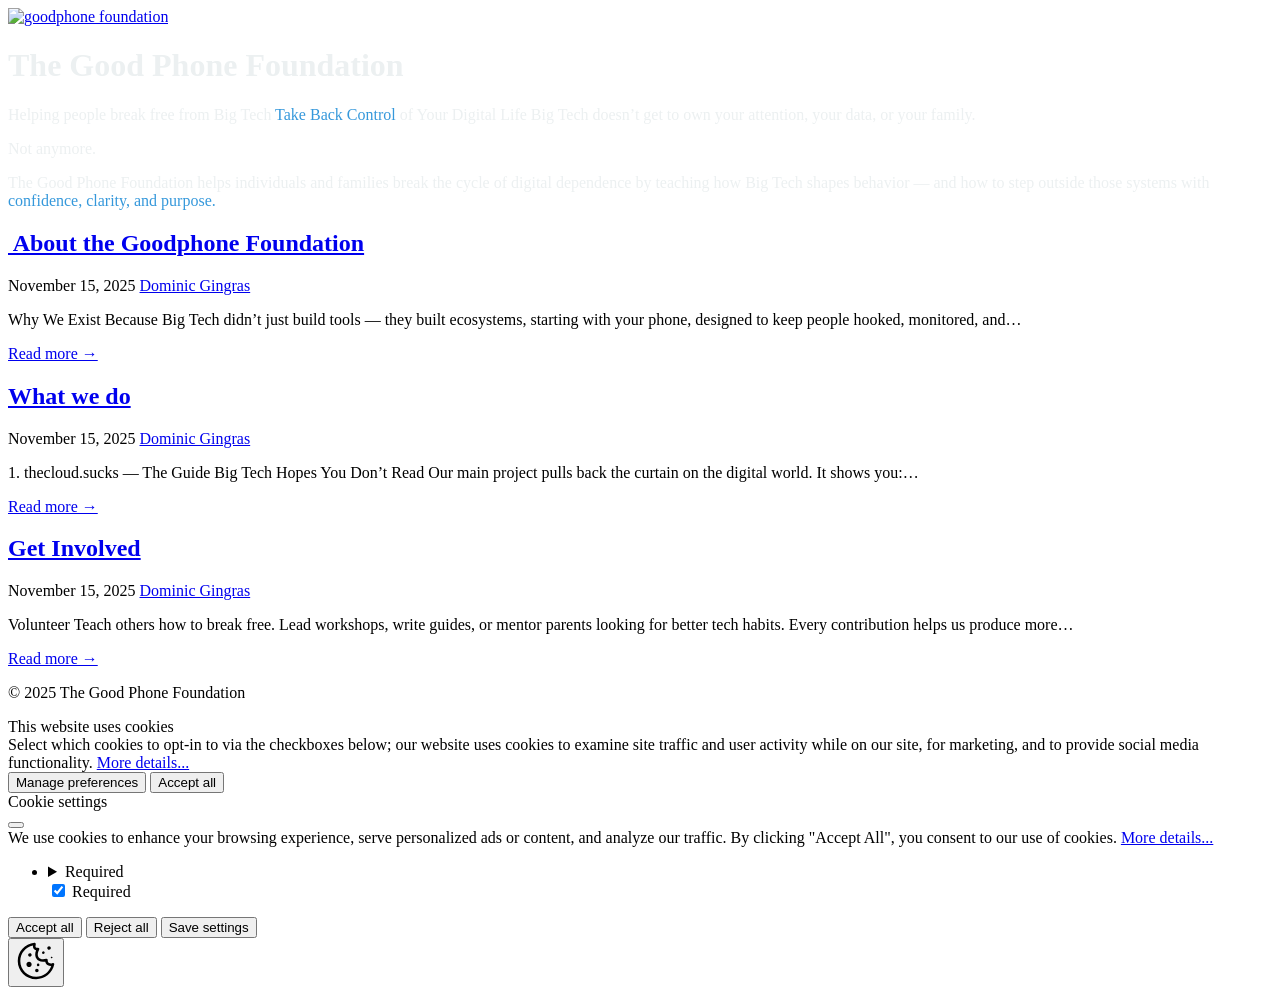
==== commit 979e2cb6: "Updated from Publii" ====
--- a/index.html
+++ b/index.html
@@ -1,6 +1,6 @@
-<!DOCTYPE html><html lang="en-gb"><head><meta charset="utf-8"><meta http-equiv="X-UA-Compatible" content="IE=edge"><meta name="viewport" content="width=device-width,initial-scale=1"><title>goodphone foundation</title><meta name="generator" content="Publii Open-Source CMS for Static Site"><link rel="canonical" href="https://goodphone.foundation/"><link rel="alternate" type="application/atom+xml" href="https://goodphone.foundation/feed.xml" title="goodphone foundation - RSS"><link rel="alternate" type="application/json" href="https://goodphone.foundation/feed.json" title="goodphone foundation - JSON"><meta property="og:title" content="goodphone foundation"><meta property="og:site_name" content="goodphone foundation"><meta property="og:description" content=""><meta property="og:url" content="https://goodphone.foundation/"><meta property="og:type" content="website"><link rel="stylesheet" href="https://goodphone.foundation/assets/css/style.css?v=e19cced6341d15e84c3d202e5e386440"><script type="application/ld+json">{"@context":"http://schema.org","@type":"Organization","name":"goodphone foundation","url":"https://goodphone.foundation/"}</script><noscript><style>img[loading] {
+<!DOCTYPE html><html lang="en-gb"><head><meta charset="utf-8"><meta http-equiv="X-UA-Compatible" content="IE=edge"><meta name="viewport" content="width=device-width,initial-scale=1"><title>goodphone foundation</title><meta name="generator" content="Publii Open-Source CMS for Static Site"><link rel="canonical" href="https://goodphone.foundation/"><link rel="alternate" type="application/atom+xml" href="https://goodphone.foundation/feed.xml" title="goodphone foundation - RSS"><link rel="alternate" type="application/json" href="https://goodphone.foundation/feed.json" title="goodphone foundation - JSON"><meta property="og:title" content="goodphone foundation"><meta property="og:image" content="https://goodphone.foundation/media/website/logo_black-rgb2x-2.png"><meta property="og:image:width" content="360"><meta property="og:image:height" content="80"><meta property="og:site_name" content="goodphone foundation"><meta property="og:description" content=""><meta property="og:url" content="https://goodphone.foundation/"><meta property="og:type" content="website"><link rel="stylesheet" href="https://goodphone.foundation/assets/css/style.css?v=1657b7b6afc953e5a5dcd28fe65a0be8"><script type="application/ld+json">{"@context":"http://schema.org","@type":"Organization","name":"goodphone foundation","logo":"https://goodphone.foundation/media/website/logo_black-rgb2x-2.png","url":"https://goodphone.foundation/","sameAs":[]}</script><noscript><style>img[loading] {
                     opacity: 1;
-                }</style></noscript></head><body class="home-template"><div class="container"><header class="header"><div class="header__logo"><a class="logo" href="https://goodphone.foundation/">goodphone foundation</a></div></header><main class="content"><div class="hero framed"><h1>Welcome Aboard!</h1><p>Explore the unique features of the <code>Terminal</code> theme in this demo. Dive in and see if it meets your needs.</p><p>Initially created by <a href="https://github.com/panr" target="_blank" rel="nofollow">Radoslaw Koziel</a>, this theme has been expertly ported to Publii CMS by the Publii Team.</p></div><div class="posts"></div></main><footer class="footer"><div class="footer__inner"><div class="footer__copyright"><p>© 2024 Powered by Publii CMS :: <a href="https://github.com/panr/hugo-theme-terminal" target="_blank" rel="noopener">Theme</a> ported by the <a href="https://getpublii.com/customization-service/" target="_blank" rel="noopener">Publii Team</a></p></div></div></footer></div><script defer="defer" src="https://goodphone.foundation/assets/js/scripts.min.js?v=c2232aa7558e9517946129d2a1b8c770"></script><script>window.publiiThemeMenuConfig={mobileMenuMode:'sidebar',animationSpeed:300,submenuWidth: 'auto',doubleClickTime:500,mobileMenuExpandableSubmenus:true,relatedContainerForOverlayMenuSelector:'.top'};</script><script>var images = document.querySelectorAll('img[loading]');
+                }</style></noscript></head><body class="home-template"><div class="container"><header class="header"><div class="header__logo"><a class="logo" href="https://goodphone.foundation/"><img src="https://goodphone.foundation/media/website/logo_black-rgb2x-2.png" alt="goodphone foundation" width="360" height="80"></a></div></header><main class="content"><div class="hero framed"><h1><span style="color: #ecf0f1;">The Good Phone Foundation</span></h1><p><span style="color: #ecf0f1;">Helping people break free from Big Tech <span style="color: #3598db;">Take Back Control</span> of Your Digital Life Big Tech doesn’t get to own your attention, your data, or your family.</span></p><p><span style="color: #ecf0f1;">Not anymore.</span></p><p><span style="color: #ecf0f1;">The Good Phone Foundation helps individuals and families break the cycle of digital dependence by teaching how Big Tech shapes behavior — and how to step outside those systems with <span style="color: #3598db;">confidence, clarity, and purpose.</span></span></p></div><div class="posts"><article class="post"><header><h2 class="h1 post__title"><a href="https://goodphone.foundation/get-involved.html"> About the Goodphone Foundation</a></h2><div class="post__meta"><time datetime="2025-11-15T08:59" class="post__date">November 15, 2025 </time><a href="https://goodphone.foundation/authors/dominic-gingras/" class="post__author">Dominic Gingras</a></div><div class="post__tags"></div></header><div class="post__content"><p>Why We Exist Because Big Tech didn’t just build tools — they built ecosystems, starting with your phone, designed to keep people hooked, monitored, and&hellip;</p><a href="https://goodphone.foundation/get-involved.html" class="read-more">Read more &#8594;</a></div></article><article class="post"><header><h2 class="h1 post__title"><a href="https://goodphone.foundation/what-we-do.html">What we do</a></h2><div class="post__meta"><time datetime="2025-11-15T08:58" class="post__date">November 15, 2025 </time><a href="https://goodphone.foundation/authors/dominic-gingras/" class="post__author">Dominic Gingras</a></div><div class="post__tags"></div></header><div class="post__content"><p>1. thecloud.sucks — The Guide Big Tech Hopes You Don’t Read Our main project pulls back the curtain on the digital world. It shows you:&hellip;</p><a href="https://goodphone.foundation/what-we-do.html" class="read-more">Read more &#8594;</a></div></article><article class="post"><header><h2 class="h1 post__title"><a href="https://goodphone.foundation/about-page.html">Get Involved</a></h2><div class="post__meta"><time datetime="2025-11-15T08:42" class="post__date">November 15, 2025 </time><a href="https://goodphone.foundation/authors/dominic-gingras/" class="post__author">Dominic Gingras</a></div><div class="post__tags"></div></header><div class="post__content"><p>Volunteer Teach others how to break free. Lead workshops, write guides, or mentor parents looking for better tech habits. Every contribution helps us produce more&hellip;</p><a href="https://goodphone.foundation/about-page.html" class="read-more">Read more &#8594;</a></div></article></div></main><footer class="footer"><div class="footer__inner"><div class="footer__copyright"><p>© 2025 The Good Phone Foundation</p></div><div class="footer__social"></div></div></footer></div><script defer="defer" src="https://goodphone.foundation/assets/js/scripts.min.js?v=c2232aa7558e9517946129d2a1b8c770"></script><script>window.publiiThemeMenuConfig={mobileMenuMode:'sidebar',animationSpeed:300,submenuWidth: 'auto',doubleClickTime:500,mobileMenuExpandableSubmenus:true,relatedContainerForOverlayMenuSelector:'.top'};</script><script>var images = document.querySelectorAll('img[loading]');
         for (var i = 0; i < images.length; i++) {
             if (images[i].complete) {
                 images[i].classList.add('is-loaded');
@@ -9,4 +9,604 @@
                     this.classList.add('is-loaded');
                 }, false);
             }
-        }</script></body></html>+        }</script><div class="pcb" data-behaviour="badge" data-behaviour-link="#cookie-settings" data-revision="1" data-config-ttl="90" data-debug-mode="false"><div role="dialog" aria-modal="true" aria-hidden="true" aria-labelledby="pcb-title" aria-describedby="pcb-txt" class="pcb__banner"><div class="pcb__inner"><div id="pcb-title" role="heading" aria-level="2" class="pcb__title">This website uses cookies</div><div id="pcb-txt" class="pcb__txt">Select which cookies to opt-in to via the checkboxes below; our website uses cookies to examine site traffic and user activity while on our site, for marketing, and to provide social media functionality. <a href="#not-specified">More details...</a></div><div class="pcb__buttons"><button type="button" class="pcb__btn pcb__btn--link pcb__btn--configure" aria-haspopup="dialog">Manage preferences</button> <button type="button" class="pcb__btn pcb__btn--solid pcb__btn--accept">Accept all</button></div></div></div><div class="pcb__popup" role="dialog" aria-modal="true" aria-hidden="true" aria-labelledby="pcb-popup-title"><div class="pcb__popup__wrapper"><div class="pcb__inner pcb__popup__inner"><div class="pcb__popup__heading"><div id="pcb-popup-title" role="heading" aria-level="2" class="pcb__title">Cookie settings</div><button class="pcb__popup__close" aria-label="Close"></button></div><div class="pcb__popup__content"><div class="pcb__txt pcb__popup__txt">We use cookies to enhance your browsing experience, serve personalized ads or content, and analyze our traffic. By clicking "Accept All", you consent to our use of cookies. <a href="#not-specified">More details...</a></div><ul class="pcb__groups"><li class="pcb__group"><details><summary class="pcb__group__title no-desc">Required</summary></details><div class="pcb__popup__switch is-checked"><input type="checkbox" data-group-name="" id="pcb-group-0" checked="checked"> <label for="pcb-group-0">Required</label></div></li></ul></div><div class="pcb__buttons pcb__popup__buttons"><button type="button" class="pcb__btn pcb__btn--solid pcb__btn--accept">Accept all</button> <button type="button" class="pcb__btn pcb__btn--reject">Reject all</button> <button type="button" class="pcb__btn pcb__btn--save">Save settings</button></div></div></div></div><div class="pcb__overlay" aria-hidden="true"></div><button class="pcb__badge" aria-label="Cookie Policy" aria-hidden="true"><svg xmlns="http://www.w3.org/2000/svg" aria-hidden="true" focusable="false" width="40" height="40" viewBox="0 0 23 23" fill="currentColor"><path d="M21.41 12.71c-.08-.01-.15 0-.22 0h-.03c-.03 0-.05 0-.08.01-.07 0-.13.01-.19.04-.52.21-1.44.19-2.02-.22-.44-.31-.65-.83-.62-1.53a.758.758 0 0 0-.27-.61.73.73 0 0 0-.65-.14c-1.98.51-3.49.23-4.26-.78-.82-1.08-.73-2.89.24-4.49.14-.23.14-.52 0-.75a.756.756 0 0 0-.67-.36c-.64.03-1.11-.1-1.31-.35-.19-.26-.13-.71-.01-1.29.04-.18.06-.38.03-.59-.05-.4-.4-.7-.81-.66C5.1 1.54 1 6.04 1 11.48 1 17.28 5.75 22 11.6 22c5.02 0 9.39-3.54 10.39-8.42.08-.4-.18-.78-.58-.87Zm-9.81 7.82c-5.03 0-9.12-4.06-9.12-9.06 0-4.34 3.05-8 7.25-8.86-.08.7.05 1.33.42 1.81.24.32.66.67 1.38.84-.76 1.86-.65 3.78.36 5.11.61.81 2.03 2 4.95 1.51.18.96.71 1.54 1.18 1.87.62.43 1.38.62 2.1.62.05 0 .09 0 .13-.01-1.23 3.64-4.7 6.18-8.64 6.18ZM13 17c0 .55-.45 1-1 1s-1-.45-1-1 .45-1 1-1 1 .45 1 1Zm5.29-12.3a.99.99 0 0 1-.29-.71c0-.55.45-.99 1-.99a1 1 0 0 1 .71.3c.19.19.29.44.29.71 0 .55-.45.99-1 .99a1 1 0 0 1-.71-.3ZM9 13.5c0 .83-.67 1.5-1.5 1.5S6 14.33 6 13.5 6.67 12 7.5 12s1.5.67 1.5 1.5Zm3.25.81a.744.744 0 0 1-.06-1.05c.28-.32.75-.34 1.05-.06.31.28.33.75.05 1.06-.15.16-.35.25-.56.25-.18 0-.36-.06-.5-.19ZM8.68 7.26c.41.37.44 1 .07 1.41-.2.22-.47.33-.75.33a.96.96 0 0 1-.67-.26c-.41-.37-.44-1-.07-1.41.37-.42 1-.45 1.41-.08Zm11.48 1.88c.18-.19.52-.19.7 0 .05.04.09.1.11.16.03.06.04.12.04.19 0 .13-.05.26-.15.35-.09.1-.22.15-.35.15s-.26-.05-.35-.15a.355.355 0 0 1-.11-.16.433.433 0 0 1-.04-.19c0-.13.05-.26.15-.35Zm-4.93-1.86a.75.75 0 1 1 1.059-1.06.75.75 0 0 1-1.059 1.06Z"/></svg></button></div><script>(function(win) {
+    if (!document.querySelector('.pcb')) {
+        return;
+    }
+
+    var cbConfig = {
+        behaviour: document.querySelector('.pcb').getAttribute('data-behaviour'),
+        behaviourLink: document.querySelector('.pcb').getAttribute('data-behaviour-link'),
+        revision: document.querySelector('.pcb').getAttribute('data-revision'),
+        configTTL: parseInt(document.querySelector('.pcb').getAttribute('data-config-ttl'), 10),
+        debugMode: document.querySelector('.pcb').getAttribute('data-debug-mode') === 'true',
+        initialState: null,
+        initialLsState: null,
+        previouslyAccepted: []
+    };
+
+    var cbUI = {
+        wrapper: document.querySelector('.pcb'),
+        banner: {
+            element: null,
+            btnAccept: null,
+            btnReject: null,
+            btnConfigure: null
+        },
+        popup: {
+            element: null,
+            btnClose: null,
+            btnSave: null,
+            btnAccept: null,
+            btnReject: null,
+            checkboxes: null,
+        },
+        overlay: null,
+        badge: null,
+        blockedScripts: document.querySelectorAll('script[type^="gdpr-blocker/"]'),
+        triggerLinks: cbConfig.behaviourLink ? document.querySelectorAll('a[href*="' + cbConfig.behaviourLink + '"]') : null
+    };
+
+    function initUI () {
+        // setup banner elements
+        cbUI.banner.element = cbUI.wrapper.querySelector('.pcb__banner');
+        cbUI.banner.btnAccept = cbUI.banner.element.querySelector('.pcb__btn--accept');
+        cbUI.banner.btnReject = cbUI.banner.element.querySelector('.pcb__btn--reject');
+        cbUI.banner.btnConfigure = cbUI.banner.element.querySelector('.pcb__btn--configure');
+
+        // setup popup elements
+        if (cbUI.wrapper.querySelector('.pcb__popup')) {
+            cbUI.popup.element = cbUI.wrapper.querySelector('.pcb__popup');
+            cbUI.popup.btnClose = cbUI.wrapper.querySelector('.pcb__popup__close');
+            cbUI.popup.btnSave = cbUI.popup.element.querySelector('.pcb__btn--save');
+            cbUI.popup.btnAccept = cbUI.popup.element.querySelector('.pcb__btn--accept');
+            cbUI.popup.btnReject = cbUI.popup.element.querySelector('.pcb__btn--reject');
+            cbUI.popup.checkboxes = cbUI.popup.element.querySelector('input[type="checkbox"]');
+            // setup overlay
+            cbUI.overlay = cbUI.wrapper.querySelector('.pcb__overlay');
+        }
+
+        cbUI.badge = cbUI.wrapper.querySelector('.pcb__badge');
+
+        if (cbConfig.behaviour.indexOf('link') > -1) {
+            for (var i = 0; i < cbUI.triggerLinks.length; i++) {
+                cbUI.triggerLinks[i].addEventListener('click', function(e) {
+                    e.preventDefault();
+                    showBannerOrPopup();
+                });
+            }
+        }
+    }
+
+    function initState () {
+        var lsKeyName = getConfigName();
+        var currentConfig = localStorage.getItem(lsKeyName);
+        var configIsFresh = checkIfConfigIsFresh();
+
+        if (!configIsFresh || currentConfig === null) {
+            if (cbConfig.debugMode) {
+                console.log('🍪 Config not found, or configuration expired');
+            }
+
+            if (window.publiiCBGCM) {
+                gtag('consent', 'default', {
+                    'ad_storage': window.publiiCBGCM.defaultState.ad_storage ? 'granted' : 'denied',
+                    'ad_personalization': window.publiiCBGCM.defaultState.ad_personalization ? 'granted' : 'denied',
+                    'ad_user_data': window.publiiCBGCM.defaultState.ad_user_data ? 'granted' : 'denied',
+                    'analytics_storage': window.publiiCBGCM.defaultState.analytics_storage ? 'granted' : 'denied',
+                    'personalization_storage': window.publiiCBGCM.defaultState.personalization_storage ? 'granted' : 'denied',
+                    'functionality_storage': window.publiiCBGCM.defaultState.functionality_storage ? 'granted' : 'denied',
+                    'security_storage': window.publiiCBGCM.defaultState.security_storage ? 'granted' : 'denied'
+                });  
+                
+                if (cbConfig.debugMode) {
+                    console.log('🍪 GCMv2 DEFAULT STATE: ' + JSON.stringify({
+                        'ad_storage': window.publiiCBGCM.defaultState.ad_storage ? 'granted' : 'denied',
+                        'ad_personalization': window.publiiCBGCM.defaultState.ad_personalization ? 'granted' : 'denied',
+                        'ad_user_data': window.publiiCBGCM.defaultState.ad_user_data ? 'granted' : 'denied',
+                        'analytics_storage': window.publiiCBGCM.defaultState.analytics_storage ? 'granted' : 'denied',
+                        'personalization_storage': window.publiiCBGCM.defaultState.personalization_storage ? 'granted' : 'denied',
+                        'functionality_storage': window.publiiCBGCM.defaultState.functionality_storage ? 'granted' : 'denied',
+                        'security_storage': window.publiiCBGCM.defaultState.security_storage ? 'granted' : 'denied'
+                    }));
+                }
+            }
+
+            showBanner();
+        } else if (typeof currentConfig === 'string') {
+            if (cbConfig.debugMode) {
+                console.log('🍪 Config founded');
+            }
+
+            cbConfig.initialLsState = currentConfig.split(',');
+
+            if (window.publiiCBGCM) {
+                gtag('consent', 'default', {
+                    'ad_storage': getDefaultConsentState(currentConfig, 'ad_storage'),
+                    'ad_personalization': getDefaultConsentState(currentConfig, 'ad_personalization'),
+                    'ad_user_data': getDefaultConsentState(currentConfig, 'ad_user_data'),
+                    'analytics_storage': getDefaultConsentState(currentConfig, 'analytics_storage'),
+                    'personalization_storage': getDefaultConsentState(currentConfig, 'personalization_storage'),
+                    'functionality_storage': getDefaultConsentState(currentConfig, 'functionality_storage'),
+                    'security_storage': getDefaultConsentState(currentConfig, 'security_storage')
+                });
+                
+                if (cbConfig.debugMode) {
+                    console.log('🍪 GCMv2 DEFAULT STATE: ' + JSON.stringify({
+                        'ad_storage': getDefaultConsentState(currentConfig, 'ad_storage'),
+                        'ad_personalization': getDefaultConsentState(currentConfig, 'ad_personalization'),
+                        'ad_user_data': getDefaultConsentState(currentConfig, 'ad_user_data'),
+                        'analytics_storage': getDefaultConsentState(currentConfig, 'analytics_storage'),
+                        'personalization_storage': getDefaultConsentState(currentConfig, 'personalization_storage'),
+                        'functionality_storage': getDefaultConsentState(currentConfig, 'functionality_storage'),
+                        'security_storage': getDefaultConsentState(currentConfig, 'security_storage')
+                    }));
+                }
+            }
+
+            showBadge();
+
+            if (cbUI.popup.element) {
+                var allowedGroups = currentConfig.split(',');
+                var checkedCheckboxes = cbUI.popup.element.querySelectorAll('input[type="checkbox"]:checked');
+
+                for (var j = 0; j < checkedCheckboxes.length; j++) {
+                    var name = checkedCheckboxes[j].getAttribute('data-group-name');
+
+                    if (name && name !== '-' && allowedGroups.indexOf(name) === -1) {
+                        checkedCheckboxes[j].checked = false;
+                    }
+                }
+
+                for (var i = 0; i < allowedGroups.length; i++) {
+                    var checkbox = cbUI.popup.element.querySelector('input[type="checkbox"][data-group-name="' + allowedGroups[i] + '"]');
+
+                    if (checkbox) {
+                        checkbox.checked = true;
+                    }
+
+                    allowCookieGroup(allowedGroups[i]);
+                }
+            }
+        }
+
+        setTimeout(function () {
+            cbConfig.initialState = getInitialStateOfConsents();
+        }, 0);
+    }
+
+    function checkIfConfigIsFresh () {
+        var lastConfigSave = localStorage.getItem('publii-gdpr-cookies-config-save-date');
+
+        if (lastConfigSave === null) {
+            return false;
+        }
+
+        lastConfigSave = parseInt(lastConfigSave, 10);
+
+        if (lastConfigSave === 0) {
+            return true;
+        }
+
+        if (+new Date() - lastConfigSave < cbConfig.configTTL * 24 * 60 * 60 * 1000) {
+            return true;
+        }
+
+        return false;
+    }
+
+    function getDefaultConsentState (currentConfig, consentGroup) {
+        let configGroups = currentConfig.split(',');
+
+        for (let i = 0; i < configGroups.length; i++) {
+            let groupName = configGroups[i];
+            let group = window.publiiCBGCM.groups.find(group => group.cookieGroup === groupName);
+
+            if (group && group[consentGroup]) {
+                return 'granted';
+            }
+        }  
+        
+        if (window.publiiCBGCM.defaultState[consentGroup]) {
+            return 'granted'; 
+        }
+        
+        return 'denied';
+    }
+
+    function initBannerEvents () {
+        cbUI.banner.btnAccept.addEventListener('click', function (e) {
+            e.preventDefault();
+            acceptAllCookies('banner');
+            showBadge();
+        }, false);
+
+        if (cbUI.banner.btnReject) {
+            cbUI.banner.btnReject.addEventListener('click', function (e) {
+                e.preventDefault();
+                rejectAllCookies();
+                showBadge();
+            }, false);
+        }
+
+        if (cbUI.banner.btnConfigure) {
+            cbUI.banner.btnConfigure.addEventListener('click', function (e) {
+                e.preventDefault();
+                hideBanner();
+                showAdvancedPopup();
+                showBadge();
+            }, false);
+        }
+    }
+
+    function initPopupEvents () {
+        if (!cbUI.popup.element) {
+            return;
+        }
+
+        cbUI.overlay.addEventListener('click', function (e) {
+            hideAdvancedPopup();
+        }, false);
+
+        cbUI.popup.element.addEventListener('click', function (e) {
+            e.stopPropagation();
+        }, false);
+
+        cbUI.popup.btnAccept.addEventListener('click', function (e) {
+            e.preventDefault();
+            acceptAllCookies('popup');
+        }, false);
+
+        cbUI.popup.btnReject.addEventListener('click', function (e) {
+            e.preventDefault();
+            rejectAllCookies();
+        }, false);
+
+        cbUI.popup.btnSave.addEventListener('click', function (e) {
+            e.preventDefault();
+            saveConfiguration();
+        }, false);
+
+        cbUI.popup.btnClose.addEventListener('click', function (e) {
+            e.preventDefault();
+            hideAdvancedPopup();
+        }, false);
+    }
+
+    function initBadgeEvents () {
+        if (!cbUI.badge) {
+            return;
+        }
+
+        cbUI.badge.addEventListener('click', function (e) {
+            showBannerOrPopup();
+        }, false);
+    }
+
+    initUI();
+    initState();
+    initBannerEvents();
+    initPopupEvents();
+    initBadgeEvents();
+
+    /**
+     * API
+     */
+    function addScript (src, inline) {
+        var newScript = document.createElement('script');
+
+        if (src) {
+            newScript.setAttribute('src', src);
+        }
+
+        if (inline) {
+            newScript.text = inline;
+        }
+
+        document.body.appendChild(newScript);
+    }
+
+    function allowCookieGroup (allowedGroup) {
+        var scripts = document.querySelectorAll('script[type="gdpr-blocker/' + allowedGroup + '"]');
+        cbConfig.previouslyAccepted.push(allowedGroup);
+    
+        for (var j = 0; j < scripts.length; j++) {
+            addScript(scripts[j].src, scripts[j].text);
+        }
+
+        var groupEvent = new Event('publii-cookie-banner-unblock-' + allowedGroup);
+        document.body.dispatchEvent(groupEvent);
+        unlockEmbeds(allowedGroup);
+
+        if (cbConfig.debugMode) {
+            console.log('🍪 Allowed group: ' + allowedGroup);
+        }
+
+        if (window.publiiCBGCM && (!cbConfig.initialLsState || cbConfig.initialLsState.indexOf(allowedGroup) === -1)) {
+            let consentResult = {};
+            let group = window.publiiCBGCM.groups.find(group => group.cookieGroup === allowedGroup);
+
+            if (group) {
+                let foundSomeConsents = false;
+
+                Object.keys(group).forEach(key => {
+                    if (key !== 'cookieGroup' && group[key] === true) {
+                        consentResult[key] = 'granted';
+                        foundSomeConsents = true;
+                    }
+                });
+
+                if (foundSomeConsents) {
+                    gtag('consent', 'update', consentResult);   
+
+                    if (cbConfig.debugMode) {
+                        console.log('🍪 GCMv2 UPDATE: ' + JSON.stringify(consentResult));
+                    }
+                }
+            }
+        }
+    }
+
+    function showBannerOrPopup () {
+        if (cbUI.popup.element) {
+            showAdvancedPopup();
+        } else {
+            showBanner();
+        }
+    }
+
+    function showAdvancedPopup () {
+        cbUI.popup.element.classList.add('is-visible');
+        cbUI.overlay.classList.add('is-visible');
+        cbUI.popup.element.setAttribute('aria-hidden', 'false');
+        cbUI.overlay.setAttribute('aria-hidden', 'false');
+    }
+
+    function hideAdvancedPopup () {
+        cbUI.popup.element.classList.remove('is-visible');
+        cbUI.overlay.classList.remove('is-visible');
+        cbUI.popup.element.setAttribute('aria-hidden', 'true');
+        cbUI.overlay.setAttribute('aria-hidden', 'true');
+    }
+
+    function showBanner () {
+        cbUI.banner.element.classList.add('is-visible');
+        cbUI.banner.element.setAttribute('aria-hidden', 'false');
+    }
+
+    function hideBanner () {
+        cbUI.banner.element.classList.remove('is-visible');
+        cbUI.banner.element.setAttribute('aria-hidden', 'true');
+    }
+
+    function showBadge () {
+        if (!cbUI.badge) {
+            return;
+        }
+
+        cbUI.badge.classList.add('is-visible');
+        cbUI.badge.setAttribute('aria-hidden', 'false');
+    }
+
+    function getConfigName () {
+        var lsKeyName = 'publii-gdpr-allowed-cookies';
+
+        if (cbConfig.revision) {
+            lsKeyName = lsKeyName + '-v' + parseInt(cbConfig.revision, 10);
+        }
+
+        return lsKeyName;
+    }
+
+    function storeConfiguration (allowedGroups) {
+        var lsKeyName = getConfigName();
+        var dataToStore = allowedGroups.join(',');
+        localStorage.setItem(lsKeyName, dataToStore);
+
+        if (cbConfig.configTTL === 0) {
+            localStorage.setItem('publii-gdpr-cookies-config-save-date', 0);
+
+            if (cbConfig.debugMode) {
+                console.log('🍪 Store never expiring configuration');
+            }
+        } else {
+            localStorage.setItem('publii-gdpr-cookies-config-save-date', +new Date());
+        }
+    }
+
+    function getInitialStateOfConsents () {
+        if (!cbUI.popup.element) {
+            return [];
+        }
+
+        var checkedGroups = cbUI.popup.element.querySelectorAll('input[type="checkbox"]:checked');
+        var groups = [];
+
+        for (var i = 0; i < checkedGroups.length; i++) {
+            var allowedGroup = checkedGroups[i].getAttribute('data-group-name');
+
+            if (allowedGroup !== '') {
+                groups.push(allowedGroup);
+            }
+        }
+
+        if (cbConfig.debugMode) {
+            console.log('🍪 Initial state: ' + groups.join(', '));
+        }
+
+        return groups;
+    }
+
+    function getCurrentStateOfConsents () {
+        if (!cbUI.popup.element) {
+            return [];
+        }
+
+        var checkedGroups = cbUI.popup.element.querySelectorAll('input[type="checkbox"]:checked');
+        var groups = [];
+
+        for (var i = 0; i < checkedGroups.length; i++) {
+            var allowedGroup = checkedGroups[i].getAttribute('data-group-name');
+
+            if (allowedGroup !== '') {
+                groups.push(allowedGroup);
+            }
+        }
+
+        if (cbConfig.debugMode) {
+            console.log('🍪 State to save: ' + groups.join(', '));
+        }
+
+        return groups;
+    }
+
+    function getAllGroups () {
+        if (!cbUI.popup.element) {
+            return [];
+        }
+
+        var checkedGroups = cbUI.popup.element.querySelectorAll('input[type="checkbox"]');
+        var groups = [];
+
+        for (var i = 0; i < checkedGroups.length; i++) {
+            var allowedGroup = checkedGroups[i].getAttribute('data-group-name');
+
+            if (allowedGroup !== '') {
+                groups.push(allowedGroup);
+            }
+        }
+
+        return groups;
+    }
+
+    function acceptAllCookies (source) {
+        var groupsToAccept = getAllGroups();
+        storeConfiguration(groupsToAccept);
+
+        for (var i = 0; i < groupsToAccept.length; i++) {
+            var group = groupsToAccept[i];
+
+            if (cbConfig.initialState.indexOf(group) > -1 || cbConfig.previouslyAccepted.indexOf(group) > -1) {
+                if (cbConfig.debugMode) {
+                    console.log('🍪 Skip previously activated group: ' + group);
+                }
+
+                continue;
+            }
+
+            allowCookieGroup(group);
+        }
+
+        if (cbUI.popup.element) {
+            var checkboxesToCheck = cbUI.popup.element.querySelectorAll('input[type="checkbox"]');
+
+            for (var j = 0; j < checkboxesToCheck.length; j++) {
+                checkboxesToCheck[j].checked = true;
+            }
+        }
+
+        if (cbConfig.debugMode) {
+            console.log('🍪 Accept all cookies: ', groupsToAccept.join(', '));
+        }
+
+        if (source === 'popup') {
+            hideAdvancedPopup();
+        } else if (source === 'banner') {
+            hideBanner();
+        }
+    }
+
+    function rejectAllCookies () {
+        if (cbConfig.debugMode) {
+            console.log('🍪 Reject all cookies');
+        }
+
+        storeConfiguration([]);
+        setTimeout(function () {
+            window.location.reload();
+        }, 100);
+    }
+
+    function saveConfiguration () {
+        var groupsToAccept = getCurrentStateOfConsents();
+        storeConfiguration(groupsToAccept);
+
+        if (cbConfig.debugMode) {
+            console.log('🍪 Save new config: ', groupsToAccept.join(', '));
+        }
+
+        if (reloadIsNeeded(groupsToAccept)) {
+            setTimeout(function () {
+                window.location.reload();
+            }, 100);
+            return;
+        }
+
+        for (var i = 0; i < groupsToAccept.length; i++) {
+            var group = groupsToAccept[i];
+
+            if (cbConfig.initialState.indexOf(group) > -1 || cbConfig.previouslyAccepted.indexOf(group) > -1) {
+                if (cbConfig.debugMode) {
+                    console.log('🍪 Skip previously activated group: ' + group);
+                }
+
+                continue;
+            }
+
+            allowCookieGroup(group);
+        }
+
+        hideAdvancedPopup();
+    }
+
+    function reloadIsNeeded (groupsToAccept) {
+        // check if user rejected consent for initial groups
+        var initialGroups = cbConfig.initialState;
+        var previouslyAcceptedGroups = cbConfig.previouslyAccepted;
+        var groupsToCheck = initialGroups.concat(previouslyAcceptedGroups);
+
+        for (var i = 0; i < groupsToCheck.length; i++) {
+            var groupToCheck = groupsToCheck[i];
+
+            if (groupToCheck !== '' && groupsToAccept.indexOf(groupToCheck) === -1) {
+                if (cbConfig.debugMode) {
+                    console.log('🍪 Reload is needed due lack of: ', groupToCheck);
+                }
+
+                return true;
+            }
+        }
+
+        return false;
+    }
+
+    function unlockEmbeds (cookieGroup) {
+        var iframesToUnlock = document.querySelectorAll('.pec-wrapper[data-consent-group-id="' + cookieGroup + '"]');
+
+        for (var i = 0; i < iframesToUnlock.length; i++) {
+            var iframeWrapper = iframesToUnlock[i];
+            iframeWrapper.querySelector('.pec-overlay').classList.remove('is-active');
+            iframeWrapper.querySelector('.pec-overlay').setAttribute('aria-hidden', 'true');
+            var iframe = iframeWrapper.querySelector('iframe');
+            iframe.setAttribute('src', iframe.getAttribute('data-consent-src'));
+        }
+    }
+
+    win.publiiEmbedConsentGiven = function (cookieGroup) {
+        // it will unlock embeds
+        allowCookieGroup(cookieGroup);
+
+        var checkbox = cbUI.popup.element.querySelector('input[type="checkbox"][data-group-name="' + cookieGroup + '"]');
+
+        if (checkbox) {
+            checkbox.checked = true;
+        }
+
+        var groupsToAccept = getCurrentStateOfConsents();
+        storeConfiguration(groupsToAccept);
+
+        if (cbConfig.debugMode) {
+            console.log('🍪 Save new config: ', groupsToAccept.join(', '));
+        }
+    }
+})(window);</script></body></html>
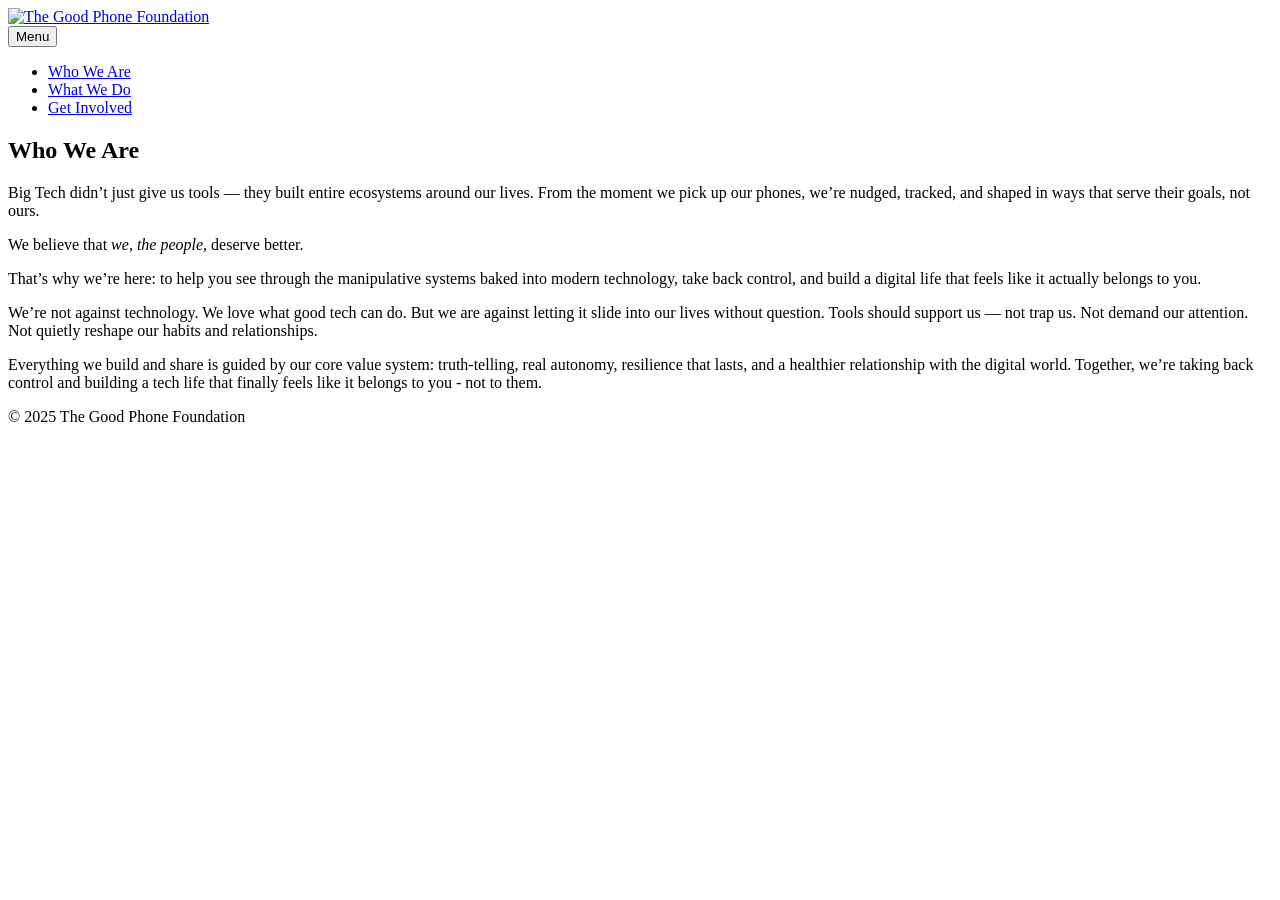
==== commit 8ab64e83: "Updated from Publii" ====
--- a/index.html
+++ b/index.html
@@ -1,6 +1,6 @@
-<!DOCTYPE html><html lang="en-gb"><head><meta charset="utf-8"><meta http-equiv="X-UA-Compatible" content="IE=edge"><meta name="viewport" content="width=device-width,initial-scale=1"><title>goodphone foundation</title><meta name="generator" content="Publii Open-Source CMS for Static Site"><link rel="canonical" href="https://goodphone.foundation/"><link rel="alternate" type="application/atom+xml" href="https://goodphone.foundation/feed.xml" title="goodphone foundation - RSS"><link rel="alternate" type="application/json" href="https://goodphone.foundation/feed.json" title="goodphone foundation - JSON"><meta property="og:title" content="goodphone foundation"><meta property="og:image" content="https://goodphone.foundation/media/website/logo_black-rgb2x-2.png"><meta property="og:image:width" content="360"><meta property="og:image:height" content="80"><meta property="og:site_name" content="goodphone foundation"><meta property="og:description" content=""><meta property="og:url" content="https://goodphone.foundation/"><meta property="og:type" content="website"><link rel="stylesheet" href="https://goodphone.foundation/assets/css/style.css?v=1657b7b6afc953e5a5dcd28fe65a0be8"><script type="application/ld+json">{"@context":"http://schema.org","@type":"Organization","name":"goodphone foundation","logo":"https://goodphone.foundation/media/website/logo_black-rgb2x-2.png","url":"https://goodphone.foundation/","sameAs":[]}</script><noscript><style>img[loading] {
+<!DOCTYPE html><html lang="en-gb"><head><meta charset="utf-8"><meta http-equiv="X-UA-Compatible" content="IE=edge"><meta name="viewport" content="width=device-width,initial-scale=1"><title>Who We Are - The Good Phone Foundation</title><meta name="description" content="Big Tech didn’t just give us tools — they built entire ecosystems around our lives. From the moment we pick up our phones, we’re nudged,&hellip;"><meta name="generator" content="Publii Open-Source CMS for Static Site"><link rel="canonical" href="https://goodphone.foundation/"><meta property="og:title" content="Who We Are"><meta property="og:image" content="https://goodphone.foundation/media/website/Opengraph.png"><meta property="og:image:width" content="1200"><meta property="og:image:height" content="630"><meta property="og:site_name" content="The Good Phone Foundation"><meta property="og:description" content="Big Tech didn’t just give us tools — they built entire ecosystems around our lives. From the moment we pick up our phones, we’re nudged,&hellip;"><meta property="og:url" content="https://goodphone.foundation/"><meta property="og:type" content="article"><link rel="shortcut icon" href="https://goodphone.foundation/media/website/favicon-16x16.png" type="image/png"><link rel="preload" href="https://goodphone.foundation/assets/dynamic/fonts/jetbrainsmono/jetbrainsmono.woff2" as="font" type="font/woff2" crossorigin><link rel="preload" href="https://goodphone.foundation/assets/dynamic/fonts/jetbrainsmono/jetbrainsmono-italic.woff2" as="font" type="font/woff2" crossorigin><link rel="stylesheet" href="https://goodphone.foundation/assets/css/style.css?v=1b4f928b9d9595af5829689250ea5eb3"><script type="application/ld+json">{"@context":"http://schema.org","@type":"Article","mainEntityOfPage":{"@type":"WebPage","@id":"https://goodphone.foundation/"},"headline":"Who We Are","datePublished":"2025-11-15T11:16+02:00","dateModified":"2025-11-15T11:35+02:00","image":{"@type":"ImageObject","url":"https://goodphone.foundation/media/website/good-phone-foundation.png","height":176,"width":710},"description":"Big Tech didn’t just give us tools — they built entire ecosystems around our lives. From the moment we pick up our phones, we’re nudged,&hellip;","author":{"@type":"Person","name":"Dominic Gingras","url":"https://goodphone.foundation/authors/dominic-gingras/"},"publisher":{"@type":"Organization","name":"Dominic Gingras","logo":{"@type":"ImageObject","url":"https://goodphone.foundation/media/website/good-phone-foundation.png","height":176,"width":710}}}</script><noscript><style>img[loading] {
                     opacity: 1;
-                }</style></noscript></head><body class="home-template"><div class="container"><header class="header"><div class="header__logo"><a class="logo" href="https://goodphone.foundation/"><img src="https://goodphone.foundation/media/website/logo_black-rgb2x-2.png" alt="goodphone foundation" width="360" height="80"></a></div></header><main class="content"><div class="hero framed"><h1><span style="color: #ecf0f1;">The Good Phone Foundation</span></h1><p><span style="color: #ecf0f1;">Helping people break free from Big Tech <span style="color: #3598db;">Take Back Control</span> of Your Digital Life Big Tech doesn’t get to own your attention, your data, or your family.</span></p><p><span style="color: #ecf0f1;">Not anymore.</span></p><p><span style="color: #ecf0f1;">The Good Phone Foundation helps individuals and families break the cycle of digital dependence by teaching how Big Tech shapes behavior — and how to step outside those systems with <span style="color: #3598db;">confidence, clarity, and purpose.</span></span></p></div><div class="posts"><article class="post"><header><h2 class="h1 post__title"><a href="https://goodphone.foundation/get-involved.html"> About the Goodphone Foundation</a></h2><div class="post__meta"><time datetime="2025-11-15T08:59" class="post__date">November 15, 2025 </time><a href="https://goodphone.foundation/authors/dominic-gingras/" class="post__author">Dominic Gingras</a></div><div class="post__tags"></div></header><div class="post__content"><p>Why We Exist Because Big Tech didn’t just build tools — they built ecosystems, starting with your phone, designed to keep people hooked, monitored, and&hellip;</p><a href="https://goodphone.foundation/get-involved.html" class="read-more">Read more &#8594;</a></div></article><article class="post"><header><h2 class="h1 post__title"><a href="https://goodphone.foundation/what-we-do.html">What we do</a></h2><div class="post__meta"><time datetime="2025-11-15T08:58" class="post__date">November 15, 2025 </time><a href="https://goodphone.foundation/authors/dominic-gingras/" class="post__author">Dominic Gingras</a></div><div class="post__tags"></div></header><div class="post__content"><p>1. thecloud.sucks — The Guide Big Tech Hopes You Don’t Read Our main project pulls back the curtain on the digital world. It shows you:&hellip;</p><a href="https://goodphone.foundation/what-we-do.html" class="read-more">Read more &#8594;</a></div></article><article class="post"><header><h2 class="h1 post__title"><a href="https://goodphone.foundation/about-page.html">Get Involved</a></h2><div class="post__meta"><time datetime="2025-11-15T08:42" class="post__date">November 15, 2025 </time><a href="https://goodphone.foundation/authors/dominic-gingras/" class="post__author">Dominic Gingras</a></div><div class="post__tags"></div></header><div class="post__content"><p>Volunteer Teach others how to break free. Lead workshops, write guides, or mentor parents looking for better tech habits. Every contribution helps us produce more&hellip;</p><a href="https://goodphone.foundation/about-page.html" class="read-more">Read more &#8594;</a></div></article></div></main><footer class="footer"><div class="footer__inner"><div class="footer__copyright"><p>© 2025 The Good Phone Foundation</p></div><div class="footer__social"></div></div></footer></div><script defer="defer" src="https://goodphone.foundation/assets/js/scripts.min.js?v=c2232aa7558e9517946129d2a1b8c770"></script><script>window.publiiThemeMenuConfig={mobileMenuMode:'sidebar',animationSpeed:300,submenuWidth: 'auto',doubleClickTime:500,mobileMenuExpandableSubmenus:true,relatedContainerForOverlayMenuSelector:'.top'};</script><script>var images = document.querySelectorAll('img[loading]');
+                }</style></noscript></head><body class="page-template"><div class="container container--center"><header class="header"><div class="header__logo"><a class="logo" href="https://goodphone.foundation/"><img src="https://goodphone.foundation/media/website/good-phone-foundation.png" alt="The Good Phone Foundation" width="710" height="176"></a></div><nav class="navbar js-navbar"><button class="navbar__toggle js-toggle" aria-label="Menu" aria-haspopup="true" aria-expanded="false"><span class="navbar__toggle-box"><span class="navbar__toggle-inner">Menu</span></span></button><ul class="navbar__menu"><li class="active"><a href="https://goodphone.foundation/" title="About" target="_self">Who We Are</a></li><li><a href="https://goodphone.foundation/what-we-do-2/" title="What We Do" target="_self">What We Do</a></li><li><a href="https://goodphone.foundation/get-involved-2/" title="Get Involved" target="_self">Get Involved</a></li></ul></nav></header><main class="content page"><article class="post"><header><h1 class="post__title">Who We Are</h1></header><div class="post__entry"><p data-start="164" data-end="418">Big Tech didn’t just give us tools — they built entire ecosystems around our lives. From the moment we pick up our phones, we’re nudged, tracked, and shaped in ways that serve their goals, not ours.</p><p data-start="420" data-end="490">We believe that <i>we, the people, </i>deserve better.</p><p data-start="492" data-end="681">That’s why we’re here: to help you see through the manipulative systems baked into modern technology, take back control, and build a digital life that feels like it actually belongs to you.</p><p data-start="683" data-end="927">We’re not against technology. We love what good tech can do. But we are against letting it slide into our lives without question. Tools should support us — not trap us. Not demand our attention. Not quietly reshape our habits and relationships.</p><p data-start="952" data-end="1253">Everything we build and share is guided by our core value system: truth-telling, real autonomy, resilience that lasts, and a healthier relationship with the digital world. Together, we’re taking back control and building a tech life that finally feels like it belongs to you - not to them.</p></div></article></main><footer class="footer"><div class="footer__inner"><div class="footer__copyright"><p>© 2025 The Good Phone Foundation</p></div></div></footer></div><script defer="defer" src="https://goodphone.foundation/assets/js/scripts.min.js?v=c2232aa7558e9517946129d2a1b8c770"></script><script>window.publiiThemeMenuConfig={mobileMenuMode:'sidebar',animationSpeed:300,submenuWidth: 'auto',doubleClickTime:500,mobileMenuExpandableSubmenus:true,relatedContainerForOverlayMenuSelector:'.top'};</script><script>var images = document.querySelectorAll('img[loading]');
         for (var i = 0; i < images.length; i++) {
             if (images[i].complete) {
                 images[i].classList.add('is-loaded');
@@ -9,604 +9,4 @@
                     this.classList.add('is-loaded');
                 }, false);
             }
-        }</script><div class="pcb" data-behaviour="badge" data-behaviour-link="#cookie-settings" data-revision="1" data-config-ttl="90" data-debug-mode="false"><div role="dialog" aria-modal="true" aria-hidden="true" aria-labelledby="pcb-title" aria-describedby="pcb-txt" class="pcb__banner"><div class="pcb__inner"><div id="pcb-title" role="heading" aria-level="2" class="pcb__title">This website uses cookies</div><div id="pcb-txt" class="pcb__txt">Select which cookies to opt-in to via the checkboxes below; our website uses cookies to examine site traffic and user activity while on our site, for marketing, and to provide social media functionality. <a href="#not-specified">More details...</a></div><div class="pcb__buttons"><button type="button" class="pcb__btn pcb__btn--link pcb__btn--configure" aria-haspopup="dialog">Manage preferences</button> <button type="button" class="pcb__btn pcb__btn--solid pcb__btn--accept">Accept all</button></div></div></div><div class="pcb__popup" role="dialog" aria-modal="true" aria-hidden="true" aria-labelledby="pcb-popup-title"><div class="pcb__popup__wrapper"><div class="pcb__inner pcb__popup__inner"><div class="pcb__popup__heading"><div id="pcb-popup-title" role="heading" aria-level="2" class="pcb__title">Cookie settings</div><button class="pcb__popup__close" aria-label="Close"></button></div><div class="pcb__popup__content"><div class="pcb__txt pcb__popup__txt">We use cookies to enhance your browsing experience, serve personalized ads or content, and analyze our traffic. By clicking "Accept All", you consent to our use of cookies. <a href="#not-specified">More details...</a></div><ul class="pcb__groups"><li class="pcb__group"><details><summary class="pcb__group__title no-desc">Required</summary></details><div class="pcb__popup__switch is-checked"><input type="checkbox" data-group-name="" id="pcb-group-0" checked="checked"> <label for="pcb-group-0">Required</label></div></li></ul></div><div class="pcb__buttons pcb__popup__buttons"><button type="button" class="pcb__btn pcb__btn--solid pcb__btn--accept">Accept all</button> <button type="button" class="pcb__btn pcb__btn--reject">Reject all</button> <button type="button" class="pcb__btn pcb__btn--save">Save settings</button></div></div></div></div><div class="pcb__overlay" aria-hidden="true"></div><button class="pcb__badge" aria-label="Cookie Policy" aria-hidden="true"><svg xmlns="http://www.w3.org/2000/svg" aria-hidden="true" focusable="false" width="40" height="40" viewBox="0 0 23 23" fill="currentColor"><path d="M21.41 12.71c-.08-.01-.15 0-.22 0h-.03c-.03 0-.05 0-.08.01-.07 0-.13.01-.19.04-.52.21-1.44.19-2.02-.22-.44-.31-.65-.83-.62-1.53a.758.758 0 0 0-.27-.61.73.73 0 0 0-.65-.14c-1.98.51-3.49.23-4.26-.78-.82-1.08-.73-2.89.24-4.49.14-.23.14-.52 0-.75a.756.756 0 0 0-.67-.36c-.64.03-1.11-.1-1.31-.35-.19-.26-.13-.71-.01-1.29.04-.18.06-.38.03-.59-.05-.4-.4-.7-.81-.66C5.1 1.54 1 6.04 1 11.48 1 17.28 5.75 22 11.6 22c5.02 0 9.39-3.54 10.39-8.42.08-.4-.18-.78-.58-.87Zm-9.81 7.82c-5.03 0-9.12-4.06-9.12-9.06 0-4.34 3.05-8 7.25-8.86-.08.7.05 1.33.42 1.81.24.32.66.67 1.38.84-.76 1.86-.65 3.78.36 5.11.61.81 2.03 2 4.95 1.51.18.96.71 1.54 1.18 1.87.62.43 1.38.62 2.1.62.05 0 .09 0 .13-.01-1.23 3.64-4.7 6.18-8.64 6.18ZM13 17c0 .55-.45 1-1 1s-1-.45-1-1 .45-1 1-1 1 .45 1 1Zm5.29-12.3a.99.99 0 0 1-.29-.71c0-.55.45-.99 1-.99a1 1 0 0 1 .71.3c.19.19.29.44.29.71 0 .55-.45.99-1 .99a1 1 0 0 1-.71-.3ZM9 13.5c0 .83-.67 1.5-1.5 1.5S6 14.33 6 13.5 6.67 12 7.5 12s1.5.67 1.5 1.5Zm3.25.81a.744.744 0 0 1-.06-1.05c.28-.32.75-.34 1.05-.06.31.28.33.75.05 1.06-.15.16-.35.25-.56.25-.18 0-.36-.06-.5-.19ZM8.68 7.26c.41.37.44 1 .07 1.41-.2.22-.47.33-.75.33a.96.96 0 0 1-.67-.26c-.41-.37-.44-1-.07-1.41.37-.42 1-.45 1.41-.08Zm11.48 1.88c.18-.19.52-.19.7 0 .05.04.09.1.11.16.03.06.04.12.04.19 0 .13-.05.26-.15.35-.09.1-.22.15-.35.15s-.26-.05-.35-.15a.355.355 0 0 1-.11-.16.433.433 0 0 1-.04-.19c0-.13.05-.26.15-.35Zm-4.93-1.86a.75.75 0 1 1 1.059-1.06.75.75 0 0 1-1.059 1.06Z"/></svg></button></div><script>(function(win) {
-    if (!document.querySelector('.pcb')) {
-        return;
-    }
-
-    var cbConfig = {
-        behaviour: document.querySelector('.pcb').getAttribute('data-behaviour'),
-        behaviourLink: document.querySelector('.pcb').getAttribute('data-behaviour-link'),
-        revision: document.querySelector('.pcb').getAttribute('data-revision'),
-        configTTL: parseInt(document.querySelector('.pcb').getAttribute('data-config-ttl'), 10),
-        debugMode: document.querySelector('.pcb').getAttribute('data-debug-mode') === 'true',
-        initialState: null,
-        initialLsState: null,
-        previouslyAccepted: []
-    };
-
-    var cbUI = {
-        wrapper: document.querySelector('.pcb'),
-        banner: {
-            element: null,
-            btnAccept: null,
-            btnReject: null,
-            btnConfigure: null
-        },
-        popup: {
-            element: null,
-            btnClose: null,
-            btnSave: null,
-            btnAccept: null,
-            btnReject: null,
-            checkboxes: null,
-        },
-        overlay: null,
-        badge: null,
-        blockedScripts: document.querySelectorAll('script[type^="gdpr-blocker/"]'),
-        triggerLinks: cbConfig.behaviourLink ? document.querySelectorAll('a[href*="' + cbConfig.behaviourLink + '"]') : null
-    };
-
-    function initUI () {
-        // setup banner elements
-        cbUI.banner.element = cbUI.wrapper.querySelector('.pcb__banner');
-        cbUI.banner.btnAccept = cbUI.banner.element.querySelector('.pcb__btn--accept');
-        cbUI.banner.btnReject = cbUI.banner.element.querySelector('.pcb__btn--reject');
-        cbUI.banner.btnConfigure = cbUI.banner.element.querySelector('.pcb__btn--configure');
-
-        // setup popup elements
-        if (cbUI.wrapper.querySelector('.pcb__popup')) {
-            cbUI.popup.element = cbUI.wrapper.querySelector('.pcb__popup');
-            cbUI.popup.btnClose = cbUI.wrapper.querySelector('.pcb__popup__close');
-            cbUI.popup.btnSave = cbUI.popup.element.querySelector('.pcb__btn--save');
-            cbUI.popup.btnAccept = cbUI.popup.element.querySelector('.pcb__btn--accept');
-            cbUI.popup.btnReject = cbUI.popup.element.querySelector('.pcb__btn--reject');
-            cbUI.popup.checkboxes = cbUI.popup.element.querySelector('input[type="checkbox"]');
-            // setup overlay
-            cbUI.overlay = cbUI.wrapper.querySelector('.pcb__overlay');
-        }
-
-        cbUI.badge = cbUI.wrapper.querySelector('.pcb__badge');
-
-        if (cbConfig.behaviour.indexOf('link') > -1) {
-            for (var i = 0; i < cbUI.triggerLinks.length; i++) {
-                cbUI.triggerLinks[i].addEventListener('click', function(e) {
-                    e.preventDefault();
-                    showBannerOrPopup();
-                });
-            }
-        }
-    }
-
-    function initState () {
-        var lsKeyName = getConfigName();
-        var currentConfig = localStorage.getItem(lsKeyName);
-        var configIsFresh = checkIfConfigIsFresh();
-
-        if (!configIsFresh || currentConfig === null) {
-            if (cbConfig.debugMode) {
-                console.log('🍪 Config not found, or configuration expired');
-            }
-
-            if (window.publiiCBGCM) {
-                gtag('consent', 'default', {
-                    'ad_storage': window.publiiCBGCM.defaultState.ad_storage ? 'granted' : 'denied',
-                    'ad_personalization': window.publiiCBGCM.defaultState.ad_personalization ? 'granted' : 'denied',
-                    'ad_user_data': window.publiiCBGCM.defaultState.ad_user_data ? 'granted' : 'denied',
-                    'analytics_storage': window.publiiCBGCM.defaultState.analytics_storage ? 'granted' : 'denied',
-                    'personalization_storage': window.publiiCBGCM.defaultState.personalization_storage ? 'granted' : 'denied',
-                    'functionality_storage': window.publiiCBGCM.defaultState.functionality_storage ? 'granted' : 'denied',
-                    'security_storage': window.publiiCBGCM.defaultState.security_storage ? 'granted' : 'denied'
-                });  
-                
-                if (cbConfig.debugMode) {
-                    console.log('🍪 GCMv2 DEFAULT STATE: ' + JSON.stringify({
-                        'ad_storage': window.publiiCBGCM.defaultState.ad_storage ? 'granted' : 'denied',
-                        'ad_personalization': window.publiiCBGCM.defaultState.ad_personalization ? 'granted' : 'denied',
-                        'ad_user_data': window.publiiCBGCM.defaultState.ad_user_data ? 'granted' : 'denied',
-                        'analytics_storage': window.publiiCBGCM.defaultState.analytics_storage ? 'granted' : 'denied',
-                        'personalization_storage': window.publiiCBGCM.defaultState.personalization_storage ? 'granted' : 'denied',
-                        'functionality_storage': window.publiiCBGCM.defaultState.functionality_storage ? 'granted' : 'denied',
-                        'security_storage': window.publiiCBGCM.defaultState.security_storage ? 'granted' : 'denied'
-                    }));
-                }
-            }
-
-            showBanner();
-        } else if (typeof currentConfig === 'string') {
-            if (cbConfig.debugMode) {
-                console.log('🍪 Config founded');
-            }
-
-            cbConfig.initialLsState = currentConfig.split(',');
-
-            if (window.publiiCBGCM) {
-                gtag('consent', 'default', {
-                    'ad_storage': getDefaultConsentState(currentConfig, 'ad_storage'),
-                    'ad_personalization': getDefaultConsentState(currentConfig, 'ad_personalization'),
-                    'ad_user_data': getDefaultConsentState(currentConfig, 'ad_user_data'),
-                    'analytics_storage': getDefaultConsentState(currentConfig, 'analytics_storage'),
-                    'personalization_storage': getDefaultConsentState(currentConfig, 'personalization_storage'),
-                    'functionality_storage': getDefaultConsentState(currentConfig, 'functionality_storage'),
-                    'security_storage': getDefaultConsentState(currentConfig, 'security_storage')
-                });
-                
-                if (cbConfig.debugMode) {
-                    console.log('🍪 GCMv2 DEFAULT STATE: ' + JSON.stringify({
-                        'ad_storage': getDefaultConsentState(currentConfig, 'ad_storage'),
-                        'ad_personalization': getDefaultConsentState(currentConfig, 'ad_personalization'),
-                        'ad_user_data': getDefaultConsentState(currentConfig, 'ad_user_data'),
-                        'analytics_storage': getDefaultConsentState(currentConfig, 'analytics_storage'),
-                        'personalization_storage': getDefaultConsentState(currentConfig, 'personalization_storage'),
-                        'functionality_storage': getDefaultConsentState(currentConfig, 'functionality_storage'),
-                        'security_storage': getDefaultConsentState(currentConfig, 'security_storage')
-                    }));
-                }
-            }
-
-            showBadge();
-
-            if (cbUI.popup.element) {
-                var allowedGroups = currentConfig.split(',');
-                var checkedCheckboxes = cbUI.popup.element.querySelectorAll('input[type="checkbox"]:checked');
-
-                for (var j = 0; j < checkedCheckboxes.length; j++) {
-                    var name = checkedCheckboxes[j].getAttribute('data-group-name');
-
-                    if (name && name !== '-' && allowedGroups.indexOf(name) === -1) {
-                        checkedCheckboxes[j].checked = false;
-                    }
-                }
-
-                for (var i = 0; i < allowedGroups.length; i++) {
-                    var checkbox = cbUI.popup.element.querySelector('input[type="checkbox"][data-group-name="' + allowedGroups[i] + '"]');
-
-                    if (checkbox) {
-                        checkbox.checked = true;
-                    }
-
-                    allowCookieGroup(allowedGroups[i]);
-                }
-            }
-        }
-
-        setTimeout(function () {
-            cbConfig.initialState = getInitialStateOfConsents();
-        }, 0);
-    }
-
-    function checkIfConfigIsFresh () {
-        var lastConfigSave = localStorage.getItem('publii-gdpr-cookies-config-save-date');
-
-        if (lastConfigSave === null) {
-            return false;
-        }
-
-        lastConfigSave = parseInt(lastConfigSave, 10);
-
-        if (lastConfigSave === 0) {
-            return true;
-        }
-
-        if (+new Date() - lastConfigSave < cbConfig.configTTL * 24 * 60 * 60 * 1000) {
-            return true;
-        }
-
-        return false;
-    }
-
-    function getDefaultConsentState (currentConfig, consentGroup) {
-        let configGroups = currentConfig.split(',');
-
-        for (let i = 0; i < configGroups.length; i++) {
-            let groupName = configGroups[i];
-            let group = window.publiiCBGCM.groups.find(group => group.cookieGroup === groupName);
-
-            if (group && group[consentGroup]) {
-                return 'granted';
-            }
-        }  
-        
-        if (window.publiiCBGCM.defaultState[consentGroup]) {
-            return 'granted'; 
-        }
-        
-        return 'denied';
-    }
-
-    function initBannerEvents () {
-        cbUI.banner.btnAccept.addEventListener('click', function (e) {
-            e.preventDefault();
-            acceptAllCookies('banner');
-            showBadge();
-        }, false);
-
-        if (cbUI.banner.btnReject) {
-            cbUI.banner.btnReject.addEventListener('click', function (e) {
-                e.preventDefault();
-                rejectAllCookies();
-                showBadge();
-            }, false);
-        }
-
-        if (cbUI.banner.btnConfigure) {
-            cbUI.banner.btnConfigure.addEventListener('click', function (e) {
-                e.preventDefault();
-                hideBanner();
-                showAdvancedPopup();
-                showBadge();
-            }, false);
-        }
-    }
-
-    function initPopupEvents () {
-        if (!cbUI.popup.element) {
-            return;
-        }
-
-        cbUI.overlay.addEventListener('click', function (e) {
-            hideAdvancedPopup();
-        }, false);
-
-        cbUI.popup.element.addEventListener('click', function (e) {
-            e.stopPropagation();
-        }, false);
-
-        cbUI.popup.btnAccept.addEventListener('click', function (e) {
-            e.preventDefault();
-            acceptAllCookies('popup');
-        }, false);
-
-        cbUI.popup.btnReject.addEventListener('click', function (e) {
-            e.preventDefault();
-            rejectAllCookies();
-        }, false);
-
-        cbUI.popup.btnSave.addEventListener('click', function (e) {
-            e.preventDefault();
-            saveConfiguration();
-        }, false);
-
-        cbUI.popup.btnClose.addEventListener('click', function (e) {
-            e.preventDefault();
-            hideAdvancedPopup();
-        }, false);
-    }
-
-    function initBadgeEvents () {
-        if (!cbUI.badge) {
-            return;
-        }
-
-        cbUI.badge.addEventListener('click', function (e) {
-            showBannerOrPopup();
-        }, false);
-    }
-
-    initUI();
-    initState();
-    initBannerEvents();
-    initPopupEvents();
-    initBadgeEvents();
-
-    /**
-     * API
-     */
-    function addScript (src, inline) {
-        var newScript = document.createElement('script');
-
-        if (src) {
-            newScript.setAttribute('src', src);
-        }
-
-        if (inline) {
-            newScript.text = inline;
-        }
-
-        document.body.appendChild(newScript);
-    }
-
-    function allowCookieGroup (allowedGroup) {
-        var scripts = document.querySelectorAll('script[type="gdpr-blocker/' + allowedGroup + '"]');
-        cbConfig.previouslyAccepted.push(allowedGroup);
-    
-        for (var j = 0; j < scripts.length; j++) {
-            addScript(scripts[j].src, scripts[j].text);
-        }
-
-        var groupEvent = new Event('publii-cookie-banner-unblock-' + allowedGroup);
-        document.body.dispatchEvent(groupEvent);
-        unlockEmbeds(allowedGroup);
-
-        if (cbConfig.debugMode) {
-            console.log('🍪 Allowed group: ' + allowedGroup);
-        }
-
-        if (window.publiiCBGCM && (!cbConfig.initialLsState || cbConfig.initialLsState.indexOf(allowedGroup) === -1)) {
-            let consentResult = {};
-            let group = window.publiiCBGCM.groups.find(group => group.cookieGroup === allowedGroup);
-
-            if (group) {
-                let foundSomeConsents = false;
-
-                Object.keys(group).forEach(key => {
-                    if (key !== 'cookieGroup' && group[key] === true) {
-                        consentResult[key] = 'granted';
-                        foundSomeConsents = true;
-                    }
-                });
-
-                if (foundSomeConsents) {
-                    gtag('consent', 'update', consentResult);   
-
-                    if (cbConfig.debugMode) {
-                        console.log('🍪 GCMv2 UPDATE: ' + JSON.stringify(consentResult));
-                    }
-                }
-            }
-        }
-    }
-
-    function showBannerOrPopup () {
-        if (cbUI.popup.element) {
-            showAdvancedPopup();
-        } else {
-            showBanner();
-        }
-    }
-
-    function showAdvancedPopup () {
-        cbUI.popup.element.classList.add('is-visible');
-        cbUI.overlay.classList.add('is-visible');
-        cbUI.popup.element.setAttribute('aria-hidden', 'false');
-        cbUI.overlay.setAttribute('aria-hidden', 'false');
-    }
-
-    function hideAdvancedPopup () {
-        cbUI.popup.element.classList.remove('is-visible');
-        cbUI.overlay.classList.remove('is-visible');
-        cbUI.popup.element.setAttribute('aria-hidden', 'true');
-        cbUI.overlay.setAttribute('aria-hidden', 'true');
-    }
-
-    function showBanner () {
-        cbUI.banner.element.classList.add('is-visible');
-        cbUI.banner.element.setAttribute('aria-hidden', 'false');
-    }
-
-    function hideBanner () {
-        cbUI.banner.element.classList.remove('is-visible');
-        cbUI.banner.element.setAttribute('aria-hidden', 'true');
-    }
-
-    function showBadge () {
-        if (!cbUI.badge) {
-            return;
-        }
-
-        cbUI.badge.classList.add('is-visible');
-        cbUI.badge.setAttribute('aria-hidden', 'false');
-    }
-
-    function getConfigName () {
-        var lsKeyName = 'publii-gdpr-allowed-cookies';
-
-        if (cbConfig.revision) {
-            lsKeyName = lsKeyName + '-v' + parseInt(cbConfig.revision, 10);
-        }
-
-        return lsKeyName;
-    }
-
-    function storeConfiguration (allowedGroups) {
-        var lsKeyName = getConfigName();
-        var dataToStore = allowedGroups.join(',');
-        localStorage.setItem(lsKeyName, dataToStore);
-
-        if (cbConfig.configTTL === 0) {
-            localStorage.setItem('publii-gdpr-cookies-config-save-date', 0);
-
-            if (cbConfig.debugMode) {
-                console.log('🍪 Store never expiring configuration');
-            }
-        } else {
-            localStorage.setItem('publii-gdpr-cookies-config-save-date', +new Date());
-        }
-    }
-
-    function getInitialStateOfConsents () {
-        if (!cbUI.popup.element) {
-            return [];
-        }
-
-        var checkedGroups = cbUI.popup.element.querySelectorAll('input[type="checkbox"]:checked');
-        var groups = [];
-
-        for (var i = 0; i < checkedGroups.length; i++) {
-            var allowedGroup = checkedGroups[i].getAttribute('data-group-name');
-
-            if (allowedGroup !== '') {
-                groups.push(allowedGroup);
-            }
-        }
-
-        if (cbConfig.debugMode) {
-            console.log('🍪 Initial state: ' + groups.join(', '));
-        }
-
-        return groups;
-    }
-
-    function getCurrentStateOfConsents () {
-        if (!cbUI.popup.element) {
-            return [];
-        }
-
-        var checkedGroups = cbUI.popup.element.querySelectorAll('input[type="checkbox"]:checked');
-        var groups = [];
-
-        for (var i = 0; i < checkedGroups.length; i++) {
-            var allowedGroup = checkedGroups[i].getAttribute('data-group-name');
-
-            if (allowedGroup !== '') {
-                groups.push(allowedGroup);
-            }
-        }
-
-        if (cbConfig.debugMode) {
-            console.log('🍪 State to save: ' + groups.join(', '));
-        }
-
-        return groups;
-    }
-
-    function getAllGroups () {
-        if (!cbUI.popup.element) {
-            return [];
-        }
-
-        var checkedGroups = cbUI.popup.element.querySelectorAll('input[type="checkbox"]');
-        var groups = [];
-
-        for (var i = 0; i < checkedGroups.length; i++) {
-            var allowedGroup = checkedGroups[i].getAttribute('data-group-name');
-
-            if (allowedGroup !== '') {
-                groups.push(allowedGroup);
-            }
-        }
-
-        return groups;
-    }
-
-    function acceptAllCookies (source) {
-        var groupsToAccept = getAllGroups();
-        storeConfiguration(groupsToAccept);
-
-        for (var i = 0; i < groupsToAccept.length; i++) {
-            var group = groupsToAccept[i];
-
-            if (cbConfig.initialState.indexOf(group) > -1 || cbConfig.previouslyAccepted.indexOf(group) > -1) {
-                if (cbConfig.debugMode) {
-                    console.log('🍪 Skip previously activated group: ' + group);
-                }
-
-                continue;
-            }
-
-            allowCookieGroup(group);
-        }
-
-        if (cbUI.popup.element) {
-            var checkboxesToCheck = cbUI.popup.element.querySelectorAll('input[type="checkbox"]');
-
-            for (var j = 0; j < checkboxesToCheck.length; j++) {
-                checkboxesToCheck[j].checked = true;
-            }
-        }
-
-        if (cbConfig.debugMode) {
-            console.log('🍪 Accept all cookies: ', groupsToAccept.join(', '));
-        }
-
-        if (source === 'popup') {
-            hideAdvancedPopup();
-        } else if (source === 'banner') {
-            hideBanner();
-        }
-    }
-
-    function rejectAllCookies () {
-        if (cbConfig.debugMode) {
-            console.log('🍪 Reject all cookies');
-        }
-
-        storeConfiguration([]);
-        setTimeout(function () {
-            window.location.reload();
-        }, 100);
-    }
-
-    function saveConfiguration () {
-        var groupsToAccept = getCurrentStateOfConsents();
-        storeConfiguration(groupsToAccept);
-
-        if (cbConfig.debugMode) {
-            console.log('🍪 Save new config: ', groupsToAccept.join(', '));
-        }
-
-        if (reloadIsNeeded(groupsToAccept)) {
-            setTimeout(function () {
-                window.location.reload();
-            }, 100);
-            return;
-        }
-
-        for (var i = 0; i < groupsToAccept.length; i++) {
-            var group = groupsToAccept[i];
-
-            if (cbConfig.initialState.indexOf(group) > -1 || cbConfig.previouslyAccepted.indexOf(group) > -1) {
-                if (cbConfig.debugMode) {
-                    console.log('🍪 Skip previously activated group: ' + group);
-                }
-
-                continue;
-            }
-
-            allowCookieGroup(group);
-        }
-
-        hideAdvancedPopup();
-    }
-
-    function reloadIsNeeded (groupsToAccept) {
-        // check if user rejected consent for initial groups
-        var initialGroups = cbConfig.initialState;
-        var previouslyAcceptedGroups = cbConfig.previouslyAccepted;
-        var groupsToCheck = initialGroups.concat(previouslyAcceptedGroups);
-
-        for (var i = 0; i < groupsToCheck.length; i++) {
-            var groupToCheck = groupsToCheck[i];
-
-            if (groupToCheck !== '' && groupsToAccept.indexOf(groupToCheck) === -1) {
-                if (cbConfig.debugMode) {
-                    console.log('🍪 Reload is needed due lack of: ', groupToCheck);
-                }
-
-                return true;
-            }
-        }
-
-        return false;
-    }
-
-    function unlockEmbeds (cookieGroup) {
-        var iframesToUnlock = document.querySelectorAll('.pec-wrapper[data-consent-group-id="' + cookieGroup + '"]');
-
-        for (var i = 0; i < iframesToUnlock.length; i++) {
-            var iframeWrapper = iframesToUnlock[i];
-            iframeWrapper.querySelector('.pec-overlay').classList.remove('is-active');
-            iframeWrapper.querySelector('.pec-overlay').setAttribute('aria-hidden', 'true');
-            var iframe = iframeWrapper.querySelector('iframe');
-            iframe.setAttribute('src', iframe.getAttribute('data-consent-src'));
-        }
-    }
-
-    win.publiiEmbedConsentGiven = function (cookieGroup) {
-        // it will unlock embeds
-        allowCookieGroup(cookieGroup);
-
-        var checkbox = cbUI.popup.element.querySelector('input[type="checkbox"][data-group-name="' + cookieGroup + '"]');
-
-        if (checkbox) {
-            checkbox.checked = true;
-        }
-
-        var groupsToAccept = getCurrentStateOfConsents();
-        storeConfiguration(groupsToAccept);
-
-        if (cbConfig.debugMode) {
-            console.log('🍪 Save new config: ', groupsToAccept.join(', '));
-        }
-    }
-})(window);</script></body></html>+        }</script></body></html>
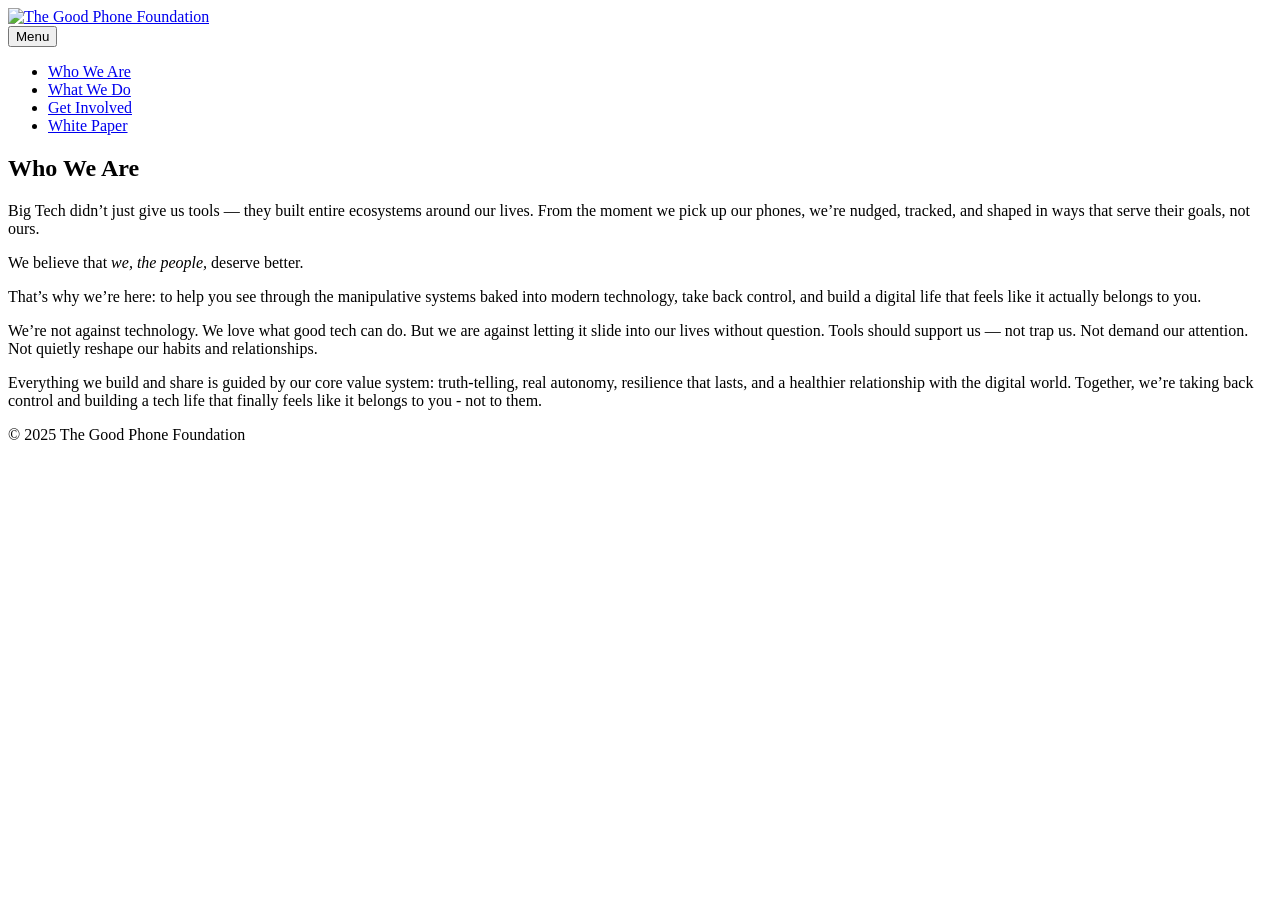
==== commit e45cb6c0: "Updated from Publii" ====
--- a/index.html
+++ b/index.html
@@ -1,6 +1,6 @@
 <!DOCTYPE html><html lang="en-gb"><head><meta charset="utf-8"><meta http-equiv="X-UA-Compatible" content="IE=edge"><meta name="viewport" content="width=device-width,initial-scale=1"><title>Who We Are - The Good Phone Foundation</title><meta name="description" content="Big Tech didn’t just give us tools — they built entire ecosystems around our lives. From the moment we pick up our phones, we’re nudged,&hellip;"><meta name="generator" content="Publii Open-Source CMS for Static Site"><link rel="canonical" href="https://goodphone.foundation/"><meta property="og:title" content="Who We Are"><meta property="og:image" content="https://goodphone.foundation/media/website/Opengraph.png"><meta property="og:image:width" content="1200"><meta property="og:image:height" content="630"><meta property="og:site_name" content="The Good Phone Foundation"><meta property="og:description" content="Big Tech didn’t just give us tools — they built entire ecosystems around our lives. From the moment we pick up our phones, we’re nudged,&hellip;"><meta property="og:url" content="https://goodphone.foundation/"><meta property="og:type" content="article"><link rel="shortcut icon" href="https://goodphone.foundation/media/website/favicon-16x16.png" type="image/png"><link rel="preload" href="https://goodphone.foundation/assets/dynamic/fonts/jetbrainsmono/jetbrainsmono.woff2" as="font" type="font/woff2" crossorigin><link rel="preload" href="https://goodphone.foundation/assets/dynamic/fonts/jetbrainsmono/jetbrainsmono-italic.woff2" as="font" type="font/woff2" crossorigin><link rel="stylesheet" href="https://goodphone.foundation/assets/css/style.css?v=1b4f928b9d9595af5829689250ea5eb3"><script type="application/ld+json">{"@context":"http://schema.org","@type":"Article","mainEntityOfPage":{"@type":"WebPage","@id":"https://goodphone.foundation/"},"headline":"Who We Are","datePublished":"2025-11-15T11:16+02:00","dateModified":"2025-11-15T11:35+02:00","image":{"@type":"ImageObject","url":"https://goodphone.foundation/media/website/good-phone-foundation.png","height":176,"width":710},"description":"Big Tech didn’t just give us tools — they built entire ecosystems around our lives. From the moment we pick up our phones, we’re nudged,&hellip;","author":{"@type":"Person","name":"Dominic Gingras","url":"https://goodphone.foundation/authors/dominic-gingras/"},"publisher":{"@type":"Organization","name":"Dominic Gingras","logo":{"@type":"ImageObject","url":"https://goodphone.foundation/media/website/good-phone-foundation.png","height":176,"width":710}}}</script><noscript><style>img[loading] {
                     opacity: 1;
-                }</style></noscript></head><body class="page-template"><div class="container container--center"><header class="header"><div class="header__logo"><a class="logo" href="https://goodphone.foundation/"><img src="https://goodphone.foundation/media/website/good-phone-foundation.png" alt="The Good Phone Foundation" width="710" height="176"></a></div><nav class="navbar js-navbar"><button class="navbar__toggle js-toggle" aria-label="Menu" aria-haspopup="true" aria-expanded="false"><span class="navbar__toggle-box"><span class="navbar__toggle-inner">Menu</span></span></button><ul class="navbar__menu"><li class="active"><a href="https://goodphone.foundation/" title="About" target="_self">Who We Are</a></li><li><a href="https://goodphone.foundation/what-we-do-2/" title="What We Do" target="_self">What We Do</a></li><li><a href="https://goodphone.foundation/get-involved-2/" title="Get Involved" target="_self">Get Involved</a></li></ul></nav></header><main class="content page"><article class="post"><header><h1 class="post__title">Who We Are</h1></header><div class="post__entry"><p data-start="164" data-end="418">Big Tech didn’t just give us tools — they built entire ecosystems around our lives. From the moment we pick up our phones, we’re nudged, tracked, and shaped in ways that serve their goals, not ours.</p><p data-start="420" data-end="490">We believe that <i>we, the people, </i>deserve better.</p><p data-start="492" data-end="681">That’s why we’re here: to help you see through the manipulative systems baked into modern technology, take back control, and build a digital life that feels like it actually belongs to you.</p><p data-start="683" data-end="927">We’re not against technology. We love what good tech can do. But we are against letting it slide into our lives without question. Tools should support us — not trap us. Not demand our attention. Not quietly reshape our habits and relationships.</p><p data-start="952" data-end="1253">Everything we build and share is guided by our core value system: truth-telling, real autonomy, resilience that lasts, and a healthier relationship with the digital world. Together, we’re taking back control and building a tech life that finally feels like it belongs to you - not to them.</p></div></article></main><footer class="footer"><div class="footer__inner"><div class="footer__copyright"><p>© 2025 The Good Phone Foundation</p></div></div></footer></div><script defer="defer" src="https://goodphone.foundation/assets/js/scripts.min.js?v=c2232aa7558e9517946129d2a1b8c770"></script><script>window.publiiThemeMenuConfig={mobileMenuMode:'sidebar',animationSpeed:300,submenuWidth: 'auto',doubleClickTime:500,mobileMenuExpandableSubmenus:true,relatedContainerForOverlayMenuSelector:'.top'};</script><script>var images = document.querySelectorAll('img[loading]');
+                }</style></noscript></head><body class="page-template"><div class="container container--center"><header class="header"><div class="header__logo"><a class="logo" href="https://goodphone.foundation/"><img src="https://goodphone.foundation/media/website/good-phone-foundation.png" alt="The Good Phone Foundation" width="710" height="176"></a></div><nav class="navbar js-navbar"><button class="navbar__toggle js-toggle" aria-label="Menu" aria-haspopup="true" aria-expanded="false"><span class="navbar__toggle-box"><span class="navbar__toggle-inner">Menu</span></span></button><ul class="navbar__menu"><li class="active"><a href="https://goodphone.foundation/" title="About" target="_self">Who We Are</a></li><li><a href="https://goodphone.foundation/what-we-do-2/" title="What We Do" target="_self">What We Do</a></li><li><a href="https://goodphone.foundation/get-involved-2/" title="Get Involved" target="_self">Get Involved</a></li><li><a href="https://goodphone.foundation/white-paper/" target="_self">White Paper</a></li></ul></nav></header><main class="content page"><article class="post"><header><h1 class="post__title">Who We Are</h1></header><div class="post__entry"><p data-start="164" data-end="418">Big Tech didn’t just give us tools — they built entire ecosystems around our lives. From the moment we pick up our phones, we’re nudged, tracked, and shaped in ways that serve their goals, not ours.</p><p data-start="420" data-end="490">We believe that <i>we, the people, </i>deserve better.</p><p data-start="492" data-end="681">That’s why we’re here: to help you see through the manipulative systems baked into modern technology, take back control, and build a digital life that feels like it actually belongs to you.</p><p data-start="683" data-end="927">We’re not against technology. We love what good tech can do. But we are against letting it slide into our lives without question. Tools should support us — not trap us. Not demand our attention. Not quietly reshape our habits and relationships.</p><p data-start="952" data-end="1253">Everything we build and share is guided by our core value system: truth-telling, real autonomy, resilience that lasts, and a healthier relationship with the digital world. Together, we’re taking back control and building a tech life that finally feels like it belongs to you - not to them.</p></div></article></main><footer class="footer"><div class="footer__inner"><div class="footer__copyright"><p>© 2025 The Good Phone Foundation</p></div></div></footer></div><script defer="defer" src="https://goodphone.foundation/assets/js/scripts.min.js?v=c2232aa7558e9517946129d2a1b8c770"></script><script>window.publiiThemeMenuConfig={mobileMenuMode:'sidebar',animationSpeed:300,submenuWidth: 'auto',doubleClickTime:500,mobileMenuExpandableSubmenus:true,relatedContainerForOverlayMenuSelector:'.top'};</script><script>var images = document.querySelectorAll('img[loading]');
         for (var i = 0; i < images.length; i++) {
             if (images[i].complete) {
                 images[i].classList.add('is-loaded');
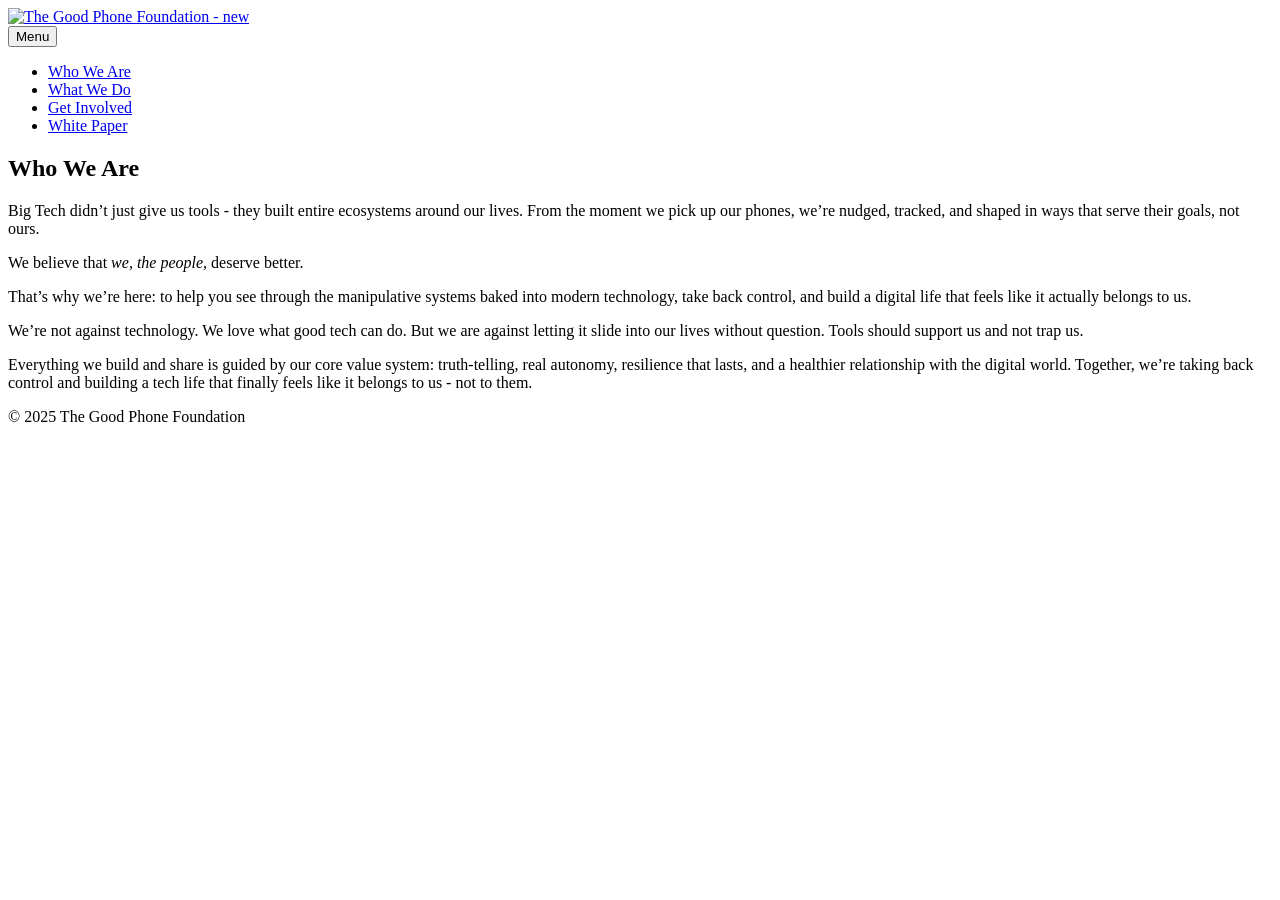
==== commit 51afe417: "Updated from Publii" ====
--- a/index.html
+++ b/index.html
@@ -1,6 +1,6 @@
-<!DOCTYPE html><html lang="en-gb"><head><meta charset="utf-8"><meta http-equiv="X-UA-Compatible" content="IE=edge"><meta name="viewport" content="width=device-width,initial-scale=1"><title>Who We Are - The Good Phone Foundation</title><meta name="description" content="Big Tech didn’t just give us tools — they built entire ecosystems around our lives. From the moment we pick up our phones, we’re nudged,&hellip;"><meta name="generator" content="Publii Open-Source CMS for Static Site"><link rel="canonical" href="https://goodphone.foundation/"><meta property="og:title" content="Who We Are"><meta property="og:image" content="https://goodphone.foundation/media/website/Opengraph.png"><meta property="og:image:width" content="1200"><meta property="og:image:height" content="630"><meta property="og:site_name" content="The Good Phone Foundation"><meta property="og:description" content="Big Tech didn’t just give us tools — they built entire ecosystems around our lives. From the moment we pick up our phones, we’re nudged,&hellip;"><meta property="og:url" content="https://goodphone.foundation/"><meta property="og:type" content="article"><link rel="shortcut icon" href="https://goodphone.foundation/media/website/favicon-16x16.png" type="image/png"><link rel="preload" href="https://goodphone.foundation/assets/dynamic/fonts/jetbrainsmono/jetbrainsmono.woff2" as="font" type="font/woff2" crossorigin><link rel="preload" href="https://goodphone.foundation/assets/dynamic/fonts/jetbrainsmono/jetbrainsmono-italic.woff2" as="font" type="font/woff2" crossorigin><link rel="stylesheet" href="https://goodphone.foundation/assets/css/style.css?v=1b4f928b9d9595af5829689250ea5eb3"><script type="application/ld+json">{"@context":"http://schema.org","@type":"Article","mainEntityOfPage":{"@type":"WebPage","@id":"https://goodphone.foundation/"},"headline":"Who We Are","datePublished":"2025-11-15T11:16+02:00","dateModified":"2025-11-15T11:35+02:00","image":{"@type":"ImageObject","url":"https://goodphone.foundation/media/website/good-phone-foundation.png","height":176,"width":710},"description":"Big Tech didn’t just give us tools — they built entire ecosystems around our lives. From the moment we pick up our phones, we’re nudged,&hellip;","author":{"@type":"Person","name":"Dominic Gingras","url":"https://goodphone.foundation/authors/dominic-gingras/"},"publisher":{"@type":"Organization","name":"Dominic Gingras","logo":{"@type":"ImageObject","url":"https://goodphone.foundation/media/website/good-phone-foundation.png","height":176,"width":710}}}</script><noscript><style>img[loading] {
+<!DOCTYPE html><html lang="en-gb"><head><meta charset="utf-8"><meta http-equiv="X-UA-Compatible" content="IE=edge"><meta name="viewport" content="width=device-width,initial-scale=1"><title>Who We Are - The Good Phone Foundation - new</title><meta name="description" content="Big Tech didn’t just give us tools - they built entire ecosystems around our lives. From the moment we pick up our phones, we’re nudged,&hellip;"><meta name="generator" content="Publii Open-Source CMS for Static Site"><link rel="canonical" href="https://goodphone.foundation/"><meta property="og:title" content="Who We Are"><meta property="og:image" content="https://goodphone.foundation/media/website/Opengraph.png"><meta property="og:image:width" content="1200"><meta property="og:image:height" content="630"><meta property="og:site_name" content="The Good Phone Foundation - new"><meta property="og:description" content="Big Tech didn’t just give us tools - they built entire ecosystems around our lives. From the moment we pick up our phones, we’re nudged,&hellip;"><meta property="og:url" content="https://goodphone.foundation/"><meta property="og:type" content="article"><link rel="shortcut icon" href="https://goodphone.foundation/media/website/favicon-16x16.png" type="image/png"><link rel="preload" href="https://goodphone.foundation/assets/dynamic/fonts/jetbrainsmono/jetbrainsmono.woff2" as="font" type="font/woff2" crossorigin><link rel="preload" href="https://goodphone.foundation/assets/dynamic/fonts/jetbrainsmono/jetbrainsmono-italic.woff2" as="font" type="font/woff2" crossorigin><link rel="stylesheet" href="https://goodphone.foundation/assets/css/style.css?v=7a900a88d20ce955af4407b19d4ba852"><script type="application/ld+json">{"@context":"http://schema.org","@type":"Article","mainEntityOfPage":{"@type":"WebPage","@id":"https://goodphone.foundation/"},"headline":"Who We Are","datePublished":"2025-11-15T11:16+02:00","dateModified":"2025-12-22T19:34+02:00","image":{"@type":"ImageObject","url":"https://goodphone.foundation/media/website/good-phone-foundation.png","height":176,"width":710},"description":"Big Tech didn’t just give us tools - they built entire ecosystems around our lives. From the moment we pick up our phones, we’re nudged,&hellip;","author":{"@type":"Person","name":"Dominic Gingras","url":"https://goodphone.foundation/authors/dominic-gingras/"},"publisher":{"@type":"Organization","name":"Dominic Gingras","logo":{"@type":"ImageObject","url":"https://goodphone.foundation/media/website/good-phone-foundation.png","height":176,"width":710}}}</script><noscript><style>img[loading] {
                     opacity: 1;
-                }</style></noscript></head><body class="page-template"><div class="container container--center"><header class="header"><div class="header__logo"><a class="logo" href="https://goodphone.foundation/"><img src="https://goodphone.foundation/media/website/good-phone-foundation.png" alt="The Good Phone Foundation" width="710" height="176"></a></div><nav class="navbar js-navbar"><button class="navbar__toggle js-toggle" aria-label="Menu" aria-haspopup="true" aria-expanded="false"><span class="navbar__toggle-box"><span class="navbar__toggle-inner">Menu</span></span></button><ul class="navbar__menu"><li class="active"><a href="https://goodphone.foundation/" title="About" target="_self">Who We Are</a></li><li><a href="https://goodphone.foundation/what-we-do-2/" title="What We Do" target="_self">What We Do</a></li><li><a href="https://goodphone.foundation/get-involved-2/" title="Get Involved" target="_self">Get Involved</a></li><li><a href="https://goodphone.foundation/white-paper/" target="_self">White Paper</a></li></ul></nav></header><main class="content page"><article class="post"><header><h1 class="post__title">Who We Are</h1></header><div class="post__entry"><p data-start="164" data-end="418">Big Tech didn’t just give us tools — they built entire ecosystems around our lives. From the moment we pick up our phones, we’re nudged, tracked, and shaped in ways that serve their goals, not ours.</p><p data-start="420" data-end="490">We believe that <i>we, the people, </i>deserve better.</p><p data-start="492" data-end="681">That’s why we’re here: to help you see through the manipulative systems baked into modern technology, take back control, and build a digital life that feels like it actually belongs to you.</p><p data-start="683" data-end="927">We’re not against technology. We love what good tech can do. But we are against letting it slide into our lives without question. Tools should support us — not trap us. Not demand our attention. Not quietly reshape our habits and relationships.</p><p data-start="952" data-end="1253">Everything we build and share is guided by our core value system: truth-telling, real autonomy, resilience that lasts, and a healthier relationship with the digital world. Together, we’re taking back control and building a tech life that finally feels like it belongs to you - not to them.</p></div></article></main><footer class="footer"><div class="footer__inner"><div class="footer__copyright"><p>© 2025 The Good Phone Foundation</p></div></div></footer></div><script defer="defer" src="https://goodphone.foundation/assets/js/scripts.min.js?v=c2232aa7558e9517946129d2a1b8c770"></script><script>window.publiiThemeMenuConfig={mobileMenuMode:'sidebar',animationSpeed:300,submenuWidth: 'auto',doubleClickTime:500,mobileMenuExpandableSubmenus:true,relatedContainerForOverlayMenuSelector:'.top'};</script><script>var images = document.querySelectorAll('img[loading]');
+                }</style></noscript></head><body class="page-template"><div class="container container--center"><header class="header"><div class="header__logo"><a class="logo" href="https://goodphone.foundation/"><img src="https://goodphone.foundation/media/website/good-phone-foundation.png" alt="The Good Phone Foundation - new" width="710" height="176"></a></div><nav class="navbar js-navbar"><button class="navbar__toggle js-toggle" aria-label="Menu" aria-haspopup="true" aria-expanded="false"><span class="navbar__toggle-box"><span class="navbar__toggle-inner">Menu</span></span></button><ul class="navbar__menu"><li class="active"><a href="https://goodphone.foundation/" title="About" target="_self">Who We Are</a></li><li><a href="https://goodphone.foundation/what-we-do-2/" title="What We Do" target="_self">What We Do</a></li><li><a href="https://goodphone.foundation/get-involved-2/" title="Get Involved" target="_self">Get Involved</a></li><li><a href="https://goodphone.foundation/white-paper/" target="_self">White Paper</a></li></ul></nav></header><main class="content page"><article class="post"><header><h1 class="post__title">Who We Are</h1></header><div class="post__entry"><p data-start="164" data-end="418">Big Tech didn’t just give us tools - they built entire ecosystems around our lives. From the moment we pick up our phones, we’re nudged, tracked, and shaped in ways that serve their goals, not ours.</p><p data-start="420" data-end="490">We believe that <i>we, the people, </i>deserve better.</p><p data-start="492" data-end="681">That’s why we’re here: to help you see through the manipulative systems baked into modern technology, take back control, and build a digital life that feels like it actually belongs to us.</p><p data-start="683" data-end="927">We’re not against technology. We love what good tech can do. But we are against letting it slide into our lives without question. Tools should support us and not trap us.</p><p data-start="952" data-end="1253">Everything we build and share is guided by our core value system: truth-telling, real autonomy, resilience that lasts, and a healthier relationship with the digital world. Together, we’re taking back control and building a tech life that finally feels like it belongs to us - not to them.</p></div></article></main><footer class="footer"><div class="footer__inner"><div class="footer__copyright"><p>© 2025 The Good Phone Foundation</p></div></div></footer></div><script defer="defer" src="https://goodphone.foundation/assets/js/scripts.min.js?v=c2232aa7558e9517946129d2a1b8c770"></script><script>window.publiiThemeMenuConfig={mobileMenuMode:'sidebar',animationSpeed:300,submenuWidth: 'auto',doubleClickTime:500,mobileMenuExpandableSubmenus:true,relatedContainerForOverlayMenuSelector:'.top'};</script><script>var images = document.querySelectorAll('img[loading]');
         for (var i = 0; i < images.length; i++) {
             if (images[i].complete) {
                 images[i].classList.add('is-loaded');
